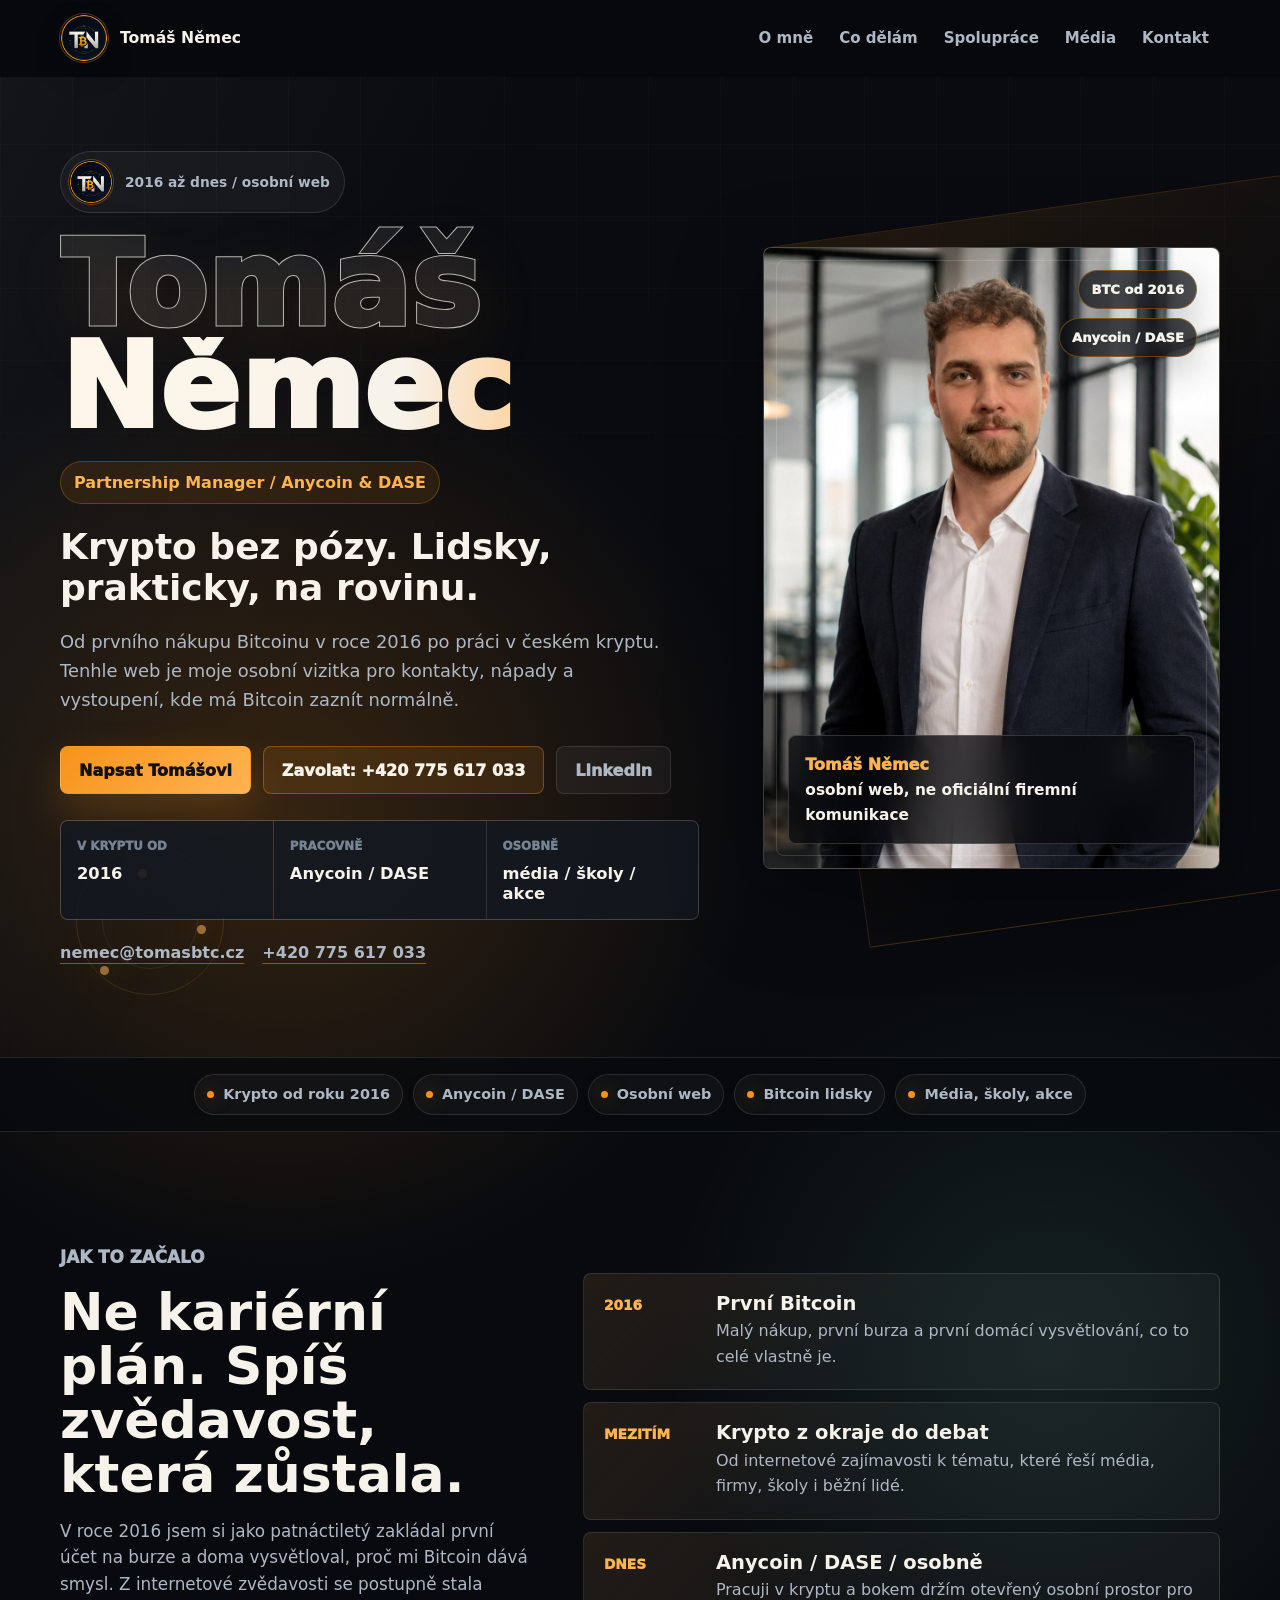
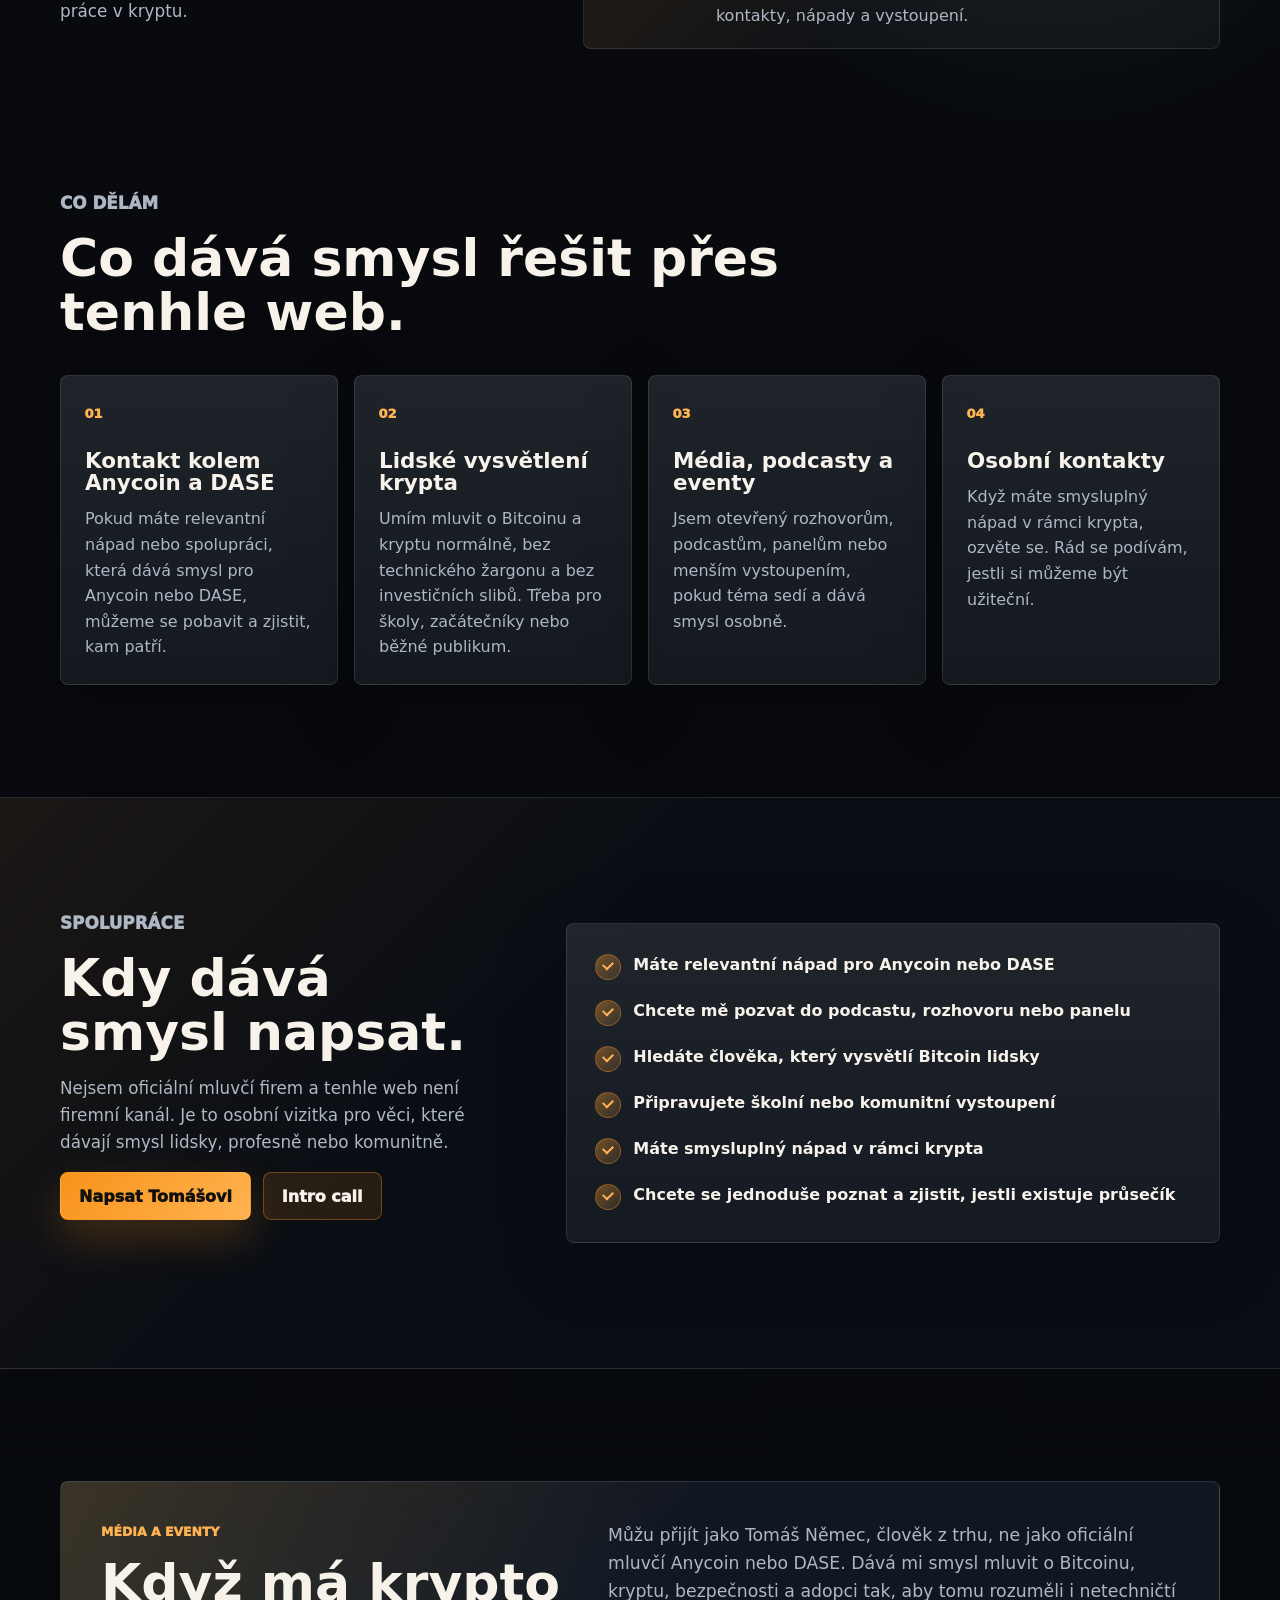
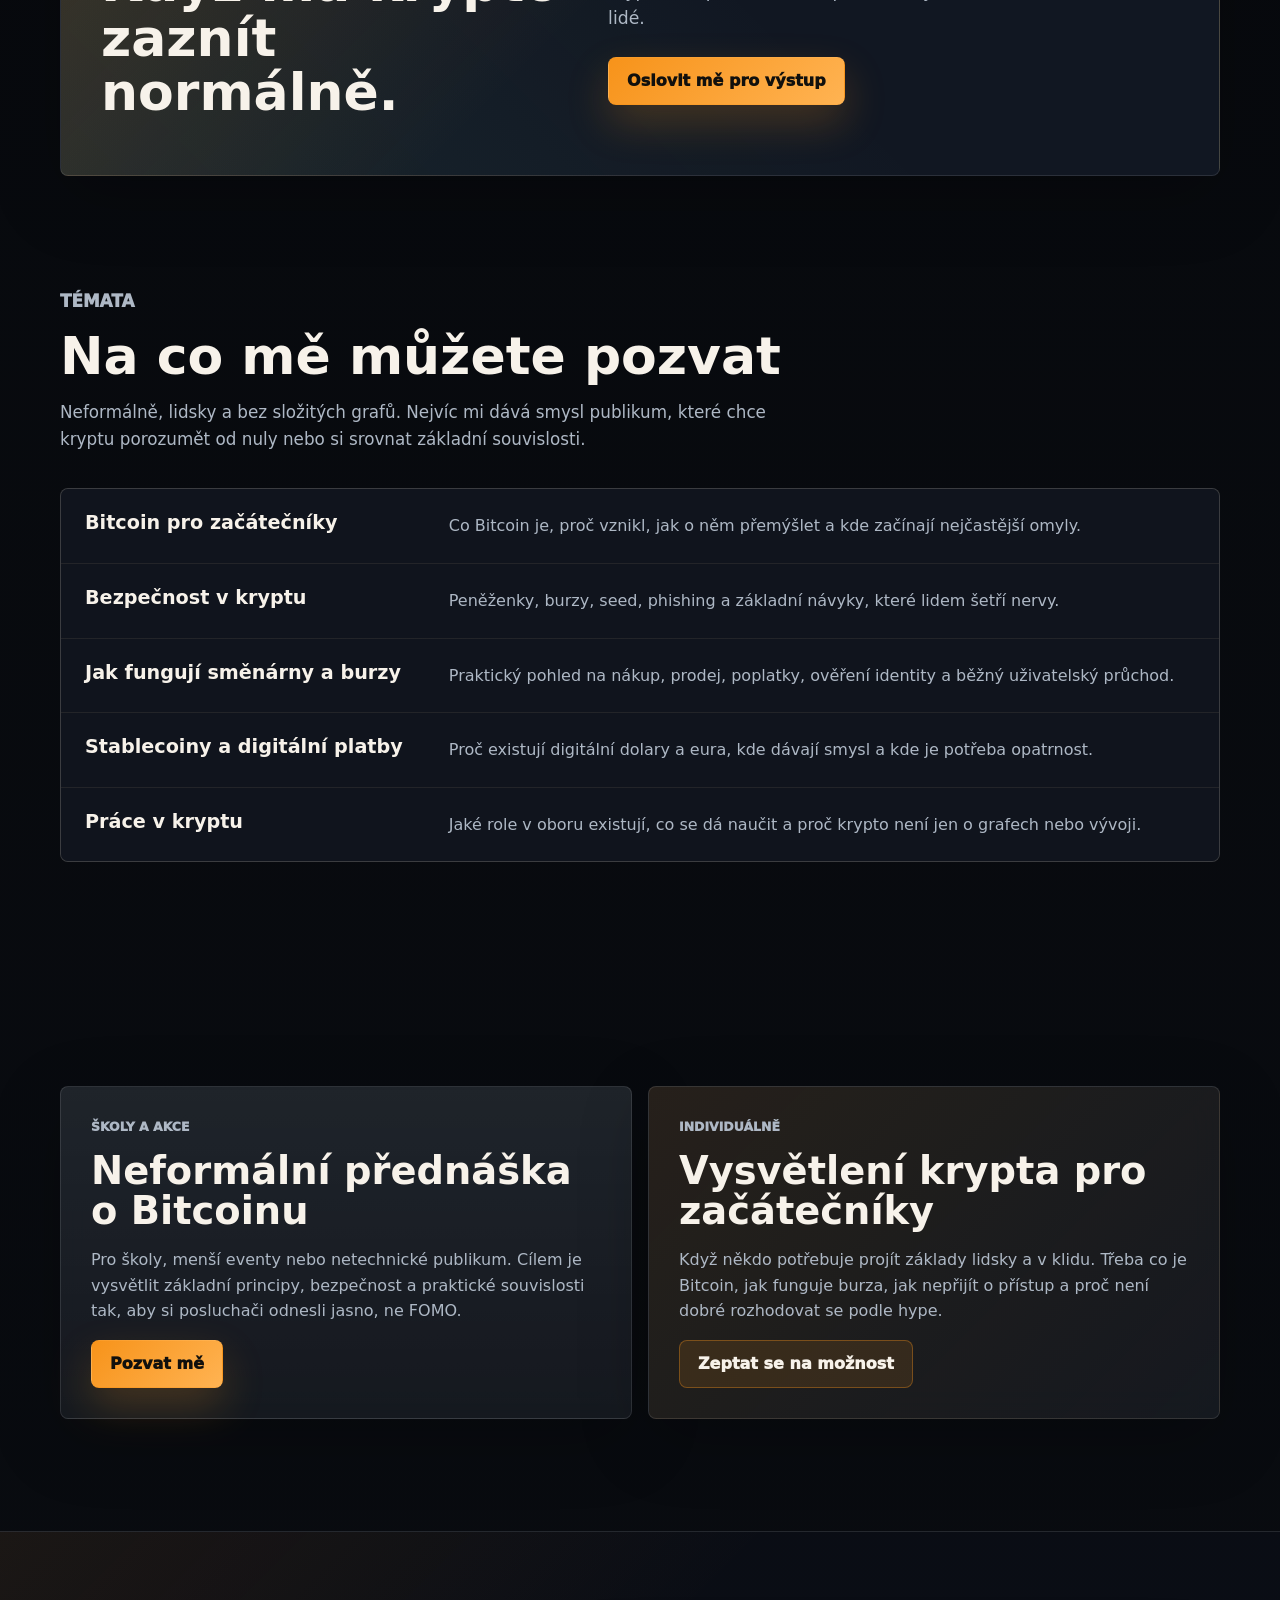
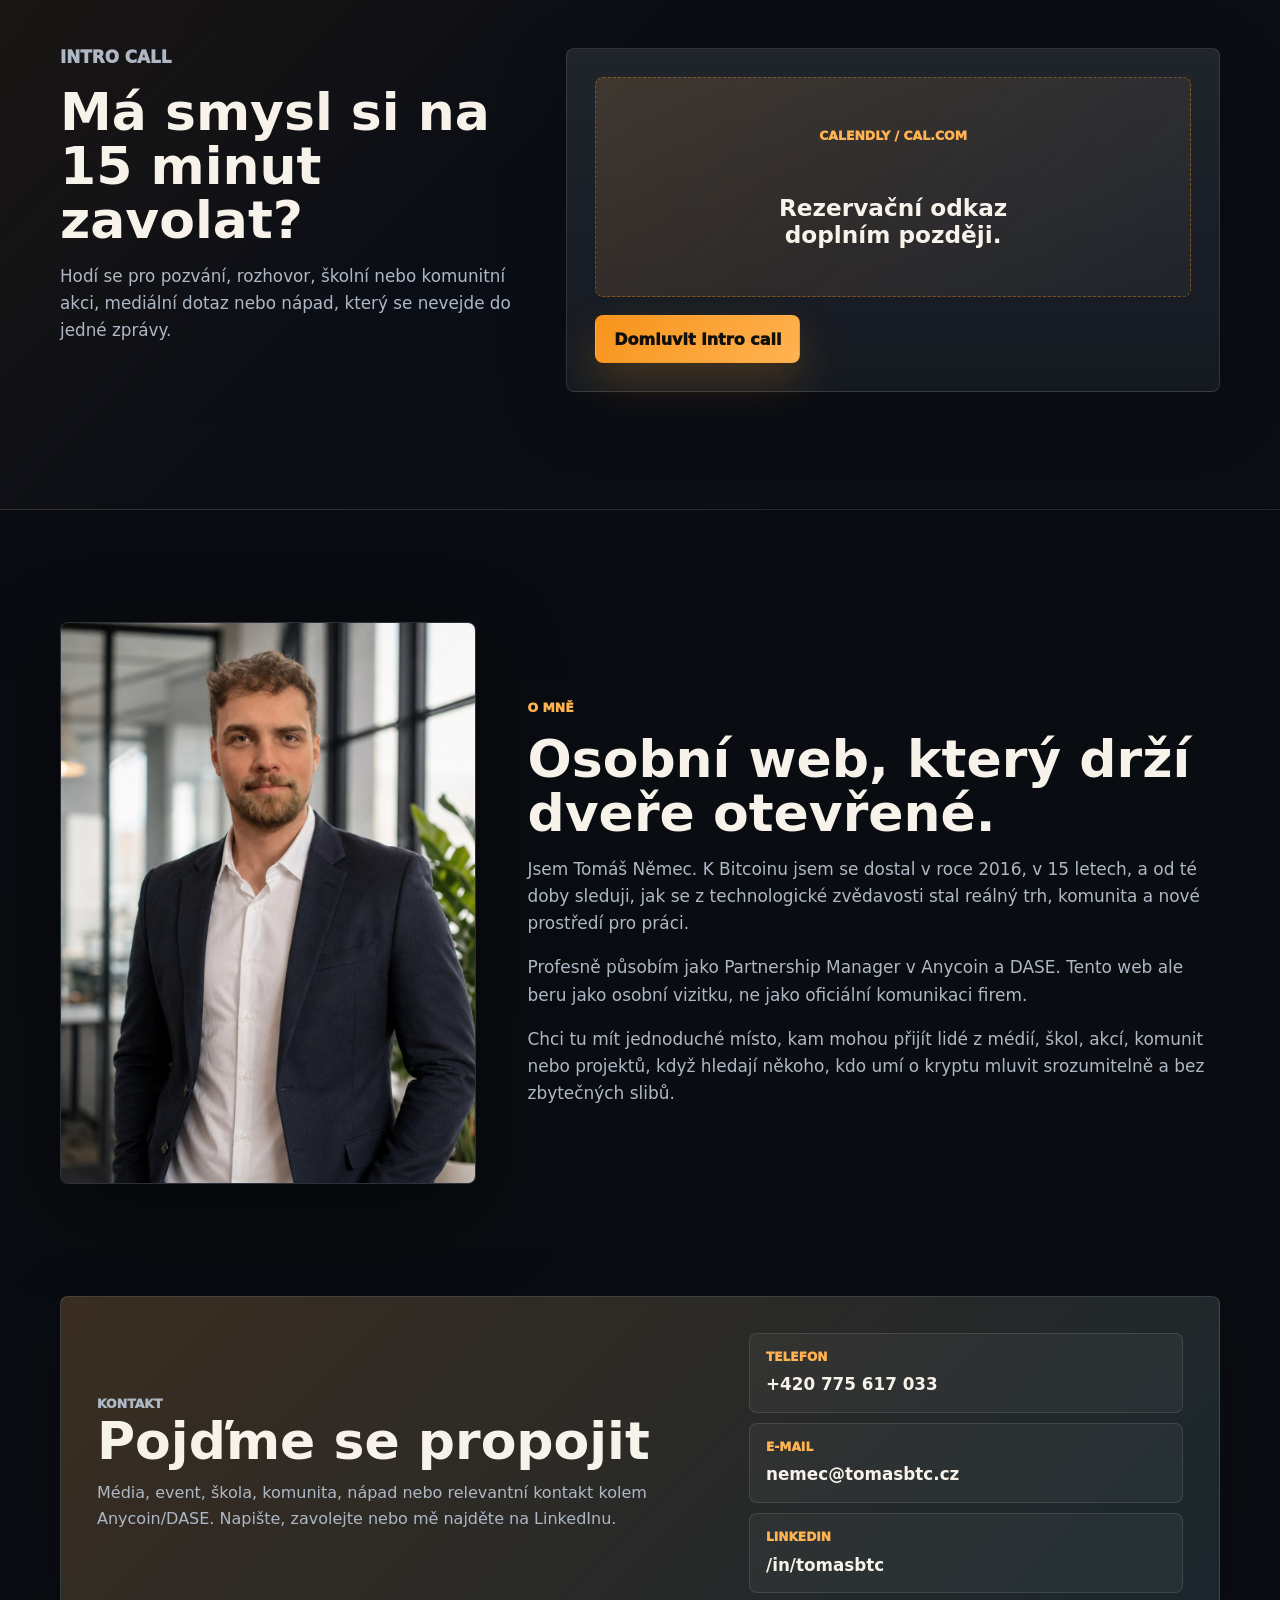
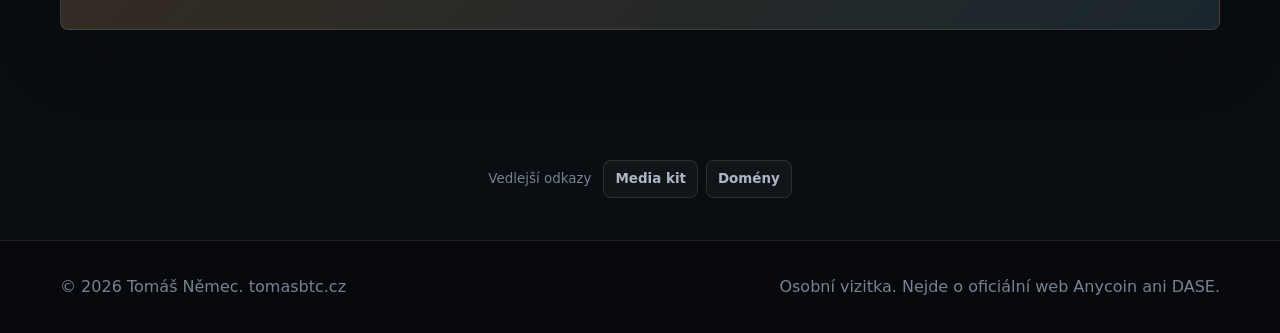
==== index.html @ 20f16c3f "První verze webu" ====
<!doctype html>
<html lang="cs">
  <head>
    <meta charset="utf-8">
    <meta name="viewport" content="width=device-width, initial-scale=1">
    <title>Tomáš Němec - Partnership Manager v Anycoin a DASE</title>
    <meta name="description" content="Osobní web Tomáše Němce. V kryptu od roku 2016, Partnership Manager v Anycoin a DASE, lidské vysvětlování krypta, média, školy, eventy a smysluplné kontakty.">
    <meta name="author" content="Tomáš Němec">
    <meta name="language" content="cs">
    <meta name="theme-color" content="#090b10">

    <meta property="og:type" content="website">
    <meta property="og:locale" content="cs_CZ">
    <meta property="og:site_name" content="Tomáš Němec">
    <meta property="og:title" content="Tomáš Němec - osobní web člověka z krypta">
    <meta property="og:description" content="Partnership Manager v Anycoin a DASE. V kryptu od roku 2016, média, školy, eventy a lidské vysvětlování krypta.">
    <meta property="og:url" content="https://tomasbtc.cz/">
    <meta property="og:image" content="https://tomasbtc.cz/assets/tomasbtc-logo-round.png">

    <link rel="canonical" href="https://tomasbtc.cz/">
    <link rel="icon" href="favicon.png" sizes="512x512" type="image/png">
    <link rel="apple-touch-icon" href="assets/apple-touch-icon.png">
    <link rel="preload" href="style.css" as="style">
    <link rel="preload" href="assets/tomas-nemec.jpg" as="image">
    <link rel="stylesheet" href="style.css">
  </head>
  <body>
    <a class="skip-link" href="#obsah">Přeskočit na obsah</a>

    <header class="site-header" data-header>
      <nav class="nav shell" aria-label="Hlavní menu">
        <a class="brand" href="index.html" aria-label="Tomáš Němec domů">
          <img src="assets/tomasbtc-logo-round.png" alt="" width="48" height="48">
          <span>
            <strong>Tomáš Němec</strong>
          </span>
        </a>

        <button class="nav-toggle" type="button" aria-expanded="false" aria-controls="site-menu">
          <span class="nav-toggle-line"></span>
          <span class="nav-toggle-line"></span>
          <span class="nav-toggle-line"></span>
          <span class="sr-only">Otevřít menu</span>
        </button>

        <div class="nav-links" id="site-menu" data-menu>
          <a href="#o-mne">O mně</a>
          <a href="#co-delam">Co dělám</a>
          <a href="#spoluprace">Spolupráce</a>
          <a href="#media">Média</a>
          <a href="#kontakt">Kontakt</a>
        </div>
      </nav>
    </header>

    <main id="obsah">
      <section class="hero section" id="uvod">
        <div class="hero-noise" aria-hidden="true"></div>
        <div class="hero-signal" aria-hidden="true">
          <span></span>
          <span></span>
          <span></span>
        </div>

        <div class="shell hero-layout">
          <div class="hero-copy reveal">
            <div class="hero-kicker">
              <img src="assets/tomasbtc-logo-round.png" alt="" width="44" height="44">
              <span>2016 až dnes / osobní web</span>
            </div>
            <h1 class="hero-title" aria-label="Tomáš Němec">
              <span>Tomáš</span>
              <span>Němec</span>
            </h1>
            <p class="hero-role">Partnership Manager / Anycoin & DASE</p>
            <p class="hero-claim">Krypto bez pózy. Lidsky, prakticky, na rovinu.</p>
            <p class="hero-text">
              Od prvního nákupu Bitcoinu v roce 2016 po práci v českém kryptu. Tenhle web je moje osobní vizitka pro kontakty, nápady a vystoupení, kde má Bitcoin zaznít normálně.
            </p>

            <div class="hero-actions" aria-label="Rychlé kontaktní odkazy">
              <a class="button button-primary" href="mailto:nemec@tomasbtc.cz?subject=Kontakt z webu">Napsat Tomášovi</a>
              <a class="button button-secondary" href="tel:+420775617033">Zavolat: +420 775 617 033</a>
              <a class="button button-ghost" href="https://www.linkedin.com/in/tomasbtc/" target="_blank" rel="noopener noreferrer">LinkedIn</a>
            </div>

            <div class="hero-proof" aria-label="Rychlé informace">
              <div>
                <span>v kryptu od</span>
                <strong>2016</strong>
              </div>
              <div>
                <span>pracovně</span>
                <strong>Anycoin / DASE</strong>
              </div>
              <div>
                <span>osobně</span>
                <strong>média / školy / akce</strong>
              </div>
            </div>

            <div class="hero-contact-line" aria-label="Přímý kontakt">
              <a href="mailto:nemec@tomasbtc.cz">nemec@tomasbtc.cz</a>
              <a href="tel:+420775617033">+420 775 617 033</a>
            </div>
          </div>

          <aside class="hero-portrait reveal" aria-label="Foto a profil Tomáše Němce">
            <div class="portrait-shell">
              <img src="assets/tomas-nemec.jpg" alt="Foto Tomáše Němce" width="760" height="960">
              <div class="portrait-caption">
                <span>Tomáš Němec</span>
                <strong>osobní web, ne oficiální firemní komunikace</strong>
              </div>
              <div class="portrait-badge portrait-badge-top">BTC od 2016</div>
              <div class="portrait-badge portrait-badge-bottom">Anycoin / DASE</div>
            </div>
          </aside>
        </div>
      </section>

      <section class="trust-strip" aria-label="Rychlé představení">
        <div class="shell trust-row reveal">
          <span>Krypto od roku 2016</span>
          <span>Anycoin / DASE</span>
          <span>Osobní web</span>
          <span>Bitcoin lidsky</span>
          <span>Média, školy, akce</span>
        </div>
      </section>

      <section class="section story-section" id="pribeh">
        <div class="shell story-grid story-grid-compact">
          <div class="section-heading reveal">
            <p class="eyebrow">Jak to začalo</p>
            <h2>Ne kariérní plán. Spíš zvědavost, která zůstala.</h2>
            <p>V roce 2016 jsem si jako patnáctiletý zakládal první účet na burze a doma vysvětloval, proč mi Bitcoin dává smysl. Z internetové zvědavosti se postupně stala práce v kryptu.</p>
          </div>

          <div class="story-timeline reveal">
            <article>
              <span>2016</span>
              <h3>První Bitcoin</h3>
              <p>Malý nákup, první burza a první domácí vysvětlování, co to celé vlastně je.</p>
            </article>
            <article>
              <span>mezitím</span>
              <h3>Krypto z okraje do debat</h3>
              <p>Od internetové zajímavosti k tématu, které řeší média, firmy, školy i běžní lidé.</p>
            </article>
            <article>
              <span>dnes</span>
              <h3>Anycoin / DASE / osobně</h3>
              <p>Pracuji v kryptu a bokem držím otevřený osobní prostor pro kontakty, nápady a vystoupení.</p>
            </article>
          </div>
        </div>
      </section>

      <section class="section" id="co-delam">
        <div class="shell">
          <div class="section-heading reveal">
            <p class="eyebrow">Co dělám</p>
            <h2>Co dává smysl řešit přes tenhle web.</h2>
          </div>

          <div class="feature-grid">
            <article class="feature-card reveal">
              <span class="card-number">01</span>
              <h3>Kontakt kolem Anycoin a DASE</h3>
              <p>Pokud máte relevantní nápad nebo spolupráci, která dává smysl pro Anycoin nebo DASE, můžeme se pobavit a zjistit, kam patří.</p>
            </article>
            <article class="feature-card reveal">
              <span class="card-number">02</span>
              <h3>Lidské vysvětlení krypta</h3>
              <p>Umím mluvit o Bitcoinu a kryptu normálně, bez technického žargonu a bez investičních slibů. Třeba pro školy, začátečníky nebo běžné publikum.</p>
            </article>
            <article class="feature-card reveal">
              <span class="card-number">03</span>
              <h3>Média, podcasty a eventy</h3>
              <p>Jsem otevřený rozhovorům, podcastům, panelům nebo menším vystoupením, pokud téma sedí a dává smysl osobně.</p>
            </article>
            <article class="feature-card reveal">
              <span class="card-number">04</span>
              <h3>Osobní kontakty</h3>
              <p>Když máte smysluplný nápad v rámci krypta, ozvěte se. Rád se podívám, jestli si můžeme být užiteční.</p>
            </article>
          </div>
        </div>
      </section>

      <section class="section section-muted" id="spoluprace">
        <div class="shell collaboration-grid">
          <div class="section-heading reveal">
            <p class="eyebrow">Spolupráce</p>
            <h2>Kdy dává smysl napsat.</h2>
            <p>Nejsem oficiální mluvčí firem a tenhle web není firemní kanál. Je to osobní vizitka pro věci, které dávají smysl lidsky, profesně nebo komunitně.</p>
            <div class="section-actions">
              <a class="button button-primary" href="mailto:nemec@tomasbtc.cz?subject=Kontakt z webu">Napsat Tomášovi</a>
              <a class="button button-secondary" href="#intro-call">Intro call</a>
            </div>
          </div>

          <div class="opportunity-panel reveal">
            <ul class="check-list">
              <li>Máte relevantní nápad pro Anycoin nebo DASE</li>
              <li>Chcete mě pozvat do podcastu, rozhovoru nebo panelu</li>
              <li>Hledáte člověka, který vysvětlí Bitcoin lidsky</li>
              <li>Připravujete školní nebo komunitní vystoupení</li>
              <li>Máte smysluplný nápad v rámci krypta</li>
              <li>Chcete se jednoduše poznat a zjistit, jestli existuje průsečík</li>
            </ul>
          </div>
        </div>
      </section>

      <section class="section media-section" id="media">
        <div class="shell media-card reveal">
          <div>
            <p class="eyebrow">Média a eventy</p>
            <h2>Když má krypto zaznít normálně.</h2>
          </div>
          <div class="media-copy">
            <p>
              Můžu přijít jako Tomáš Němec, člověk z trhu, ne jako oficiální mluvčí Anycoin nebo DASE. Dává mi smysl mluvit o Bitcoinu, kryptu, bezpečnosti a adopci tak, aby tomu rozuměli i netechničtí lidé.
            </p>
            <a class="button button-primary" href="mailto:nemec@tomasbtc.cz?subject=Média, podcast nebo event">Oslovit mě pro výstup</a>
          </div>
        </div>
      </section>

      <section class="section" id="temata">
        <div class="shell">
          <div class="section-heading reveal">
            <p class="eyebrow">Témata</p>
            <h2>Na co mě můžete pozvat</h2>
            <p>Neformálně, lidsky a bez složitých grafů. Nejvíc mi dává smysl publikum, které chce kryptu porozumět od nuly nebo si srovnat základní souvislosti.</p>
          </div>

          <div class="topic-list">
            <article class="topic-item reveal">
              <h3>Bitcoin pro začátečníky</h3>
              <p>Co Bitcoin je, proč vznikl, jak o něm přemýšlet a kde začínají nejčastější omyly.</p>
            </article>
            <article class="topic-item reveal">
              <h3>Bezpečnost v kryptu</h3>
              <p>Peněženky, burzy, seed, phishing a základní návyky, které lidem šetří nervy.</p>
            </article>
            <article class="topic-item reveal">
              <h3>Jak fungují směnárny a burzy</h3>
              <p>Praktický pohled na nákup, prodej, poplatky, ověření identity a běžný uživatelský průchod.</p>
            </article>
            <article class="topic-item reveal">
              <h3>Stablecoiny a digitální platby</h3>
              <p>Proč existují digitální dolary a eura, kde dávají smysl a kde je potřeba opatrnost.</p>
            </article>
            <article class="topic-item reveal">
              <h3>Práce v kryptu</h3>
              <p>Jaké role v oboru existují, co se dá naučit a proč krypto není jen o grafech nebo vývoji.</p>
            </article>
          </div>
        </div>
      </section>

      <section class="section" id="skoly-akce">
        <div class="shell offer-grid">
          <article class="offer-card reveal">
            <p class="eyebrow">Školy a akce</p>
            <h2>Neformální přednáška o Bitcoinu</h2>
            <p>Pro školy, menší eventy nebo netechnické publikum. Cílem je vysvětlit základní principy, bezpečnost a praktické souvislosti tak, aby si posluchači odnesli jasno, ne FOMO.</p>
            <a class="button button-primary" href="mailto:nemec@tomasbtc.cz?subject=Pozvání na přednášku">Pozvat mě</a>
          </article>

          <article class="offer-card offer-card-subtle reveal">
            <p class="eyebrow">Individuálně</p>
            <h2>Vysvětlení krypta pro začátečníky</h2>
            <p>Když někdo potřebuje projít základy lidsky a v klidu. Třeba co je Bitcoin, jak funguje burza, jak nepřijít o přístup a proč není dobré rozhodovat se podle hype.</p>
            <a class="button button-secondary" href="mailto:nemec@tomasbtc.cz?subject=Individuální vysvětlení krypta">Zeptat se na možnost</a>
          </article>
        </div>
      </section>

      <section class="section section-muted" id="intro-call">
        <div class="shell booking-grid">
          <div class="section-heading reveal">
            <p class="eyebrow">Intro call</p>
            <h2>Má smysl si na 15 minut zavolat?</h2>
            <p>Hodí se pro pozvání, rozhovor, školní nebo komunitní akci, mediální dotaz nebo nápad, který se nevejde do jedné zprávy.</p>
          </div>

          <div class="booking-card reveal">
            <div class="booking-placeholder">
              <span>Calendly / Cal.com</span>
              <strong>Rezervační odkaz doplním později.</strong>
            </div>
            <a class="button button-primary" href="mailto:nemec@tomasbtc.cz?subject=Intro call">Domluvit intro call</a>
          </div>
        </div>
      </section>

      <section class="section" id="o-mne">
        <div class="shell about-grid">
          <div class="about-photo reveal">
            <img src="assets/tomas-nemec.jpg" alt="Portrét Tomáše Němce" width="760" height="960" loading="lazy">
          </div>
          <div class="about-copy reveal">
            <p class="eyebrow">O mně</p>
            <h2>Osobní web, který drží dveře otevřené.</h2>
            <div class="prose">
              <p>Jsem Tomáš Němec. K Bitcoinu jsem se dostal v roce 2016, v 15 letech, a od té doby sleduji, jak se z technologické zvědavosti stal reálný trh, komunita a nové prostředí pro práci.</p>
              <p>Profesně působím jako Partnership Manager v Anycoin a DASE. Tento web ale beru jako osobní vizitku, ne jako oficiální komunikaci firem.</p>
              <p>Chci tu mít jednoduché místo, kam mohou přijít lidé z médií, škol, akcí, komunit nebo projektů, když hledají někoho, kdo umí o kryptu mluvit srozumitelně a bez zbytečných slibů.</p>
            </div>
          </div>
        </div>
      </section>

      <section class="section section-contact" id="kontakt">
        <div class="shell contact-panel reveal">
          <div>
            <p class="eyebrow">Kontakt</p>
            <h2>Pojďme se propojit</h2>
            <p>Média, event, škola, komunita, nápad nebo relevantní kontakt kolem Anycoin/DASE. Napište, zavolejte nebo mě najděte na LinkedInu.</p>
          </div>
          <div class="contact-stack" aria-label="Kontaktní údaje">
            <a class="contact-tile" href="tel:+420775617033">
              <span>Telefon</span>
              <strong>+420 775 617 033</strong>
            </a>
            <a class="contact-tile" href="mailto:nemec@tomasbtc.cz">
              <span>E-mail</span>
              <strong>nemec@tomasbtc.cz</strong>
            </a>
            <a class="contact-tile" href="https://www.linkedin.com/in/tomasbtc/" target="_blank" rel="noopener noreferrer">
              <span>LinkedIn</span>
              <strong>/in/tomasbtc</strong>
            </a>
          </div>
        </div>
      </section>

      <section class="quiet-links" aria-label="Vedlejší odkazy">
        <div class="shell quiet-links-inner reveal">
          <span>Vedlejší odkazy</span>
          <a href="media-kit.html">Media kit</a>
          <a href="domeny.html">Domény</a>
        </div>
      </section>
    </main>

    <footer class="site-footer">
      <div class="shell footer-inner">
        <p>&copy; <span data-year></span> Tomáš Němec. tomasbtc.cz</p>
        <p>Osobní vizitka. Nejde o oficiální web Anycoin ani DASE.</p>
      </div>
    </footer>

    <script src="script.js"></script>
  </body>
</html>
---- style.css ----
:root {
  color-scheme: dark;
  --bg: #07090d;
  --bg-2: #0c1017;
  --panel: rgba(18, 23, 32, 0.74);
  --panel-solid: #111722;
  --panel-strong: #161d29;
  --line: rgba(255, 255, 255, 0.11);
  --line-strong: rgba(255, 255, 255, 0.18);
  --text: #f7f2ea;
  --muted: #aeb8c5;
  --soft: #768392;
  --accent: #f7931a;
  --accent-2: #ffb352;
  --mint: #79d8b4;
  --ink: #11100d;
  --shadow: 0 28px 90px rgba(0, 0, 0, 0.42);
  --radius: 8px;
  --shell: min(1160px, calc(100% - 40px));
}

* {
  box-sizing: border-box;
}

html {
  scroll-behavior: smooth;
}

body {
  margin: 0;
  background:
    radial-gradient(circle at 22% 12%, rgba(247, 147, 26, 0.19), transparent 30rem),
    radial-gradient(circle at 82% 20%, rgba(121, 216, 180, 0.11), transparent 24rem),
    linear-gradient(180deg, #090b10 0%, #07090d 38%, #0a0d12 100%);
  color: var(--text);
  font-family: Inter, ui-sans-serif, system-ui, -apple-system, BlinkMacSystemFont, "Segoe UI", sans-serif;
  font-size: 16px;
  line-height: 1.6;
}

body.menu-open {
  overflow: hidden;
}

body::before {
  content: "";
  position: fixed;
  inset: 0;
  z-index: -2;
  background:
    linear-gradient(rgba(255, 255, 255, 0.035) 1px, transparent 1px),
    linear-gradient(90deg, rgba(255, 255, 255, 0.028) 1px, transparent 1px);
  background-size: 72px 72px;
  mask-image: linear-gradient(to bottom, rgba(0, 0, 0, 0.9), transparent 78%);
}

img {
  display: block;
  max-width: 100%;
}

a {
  color: inherit;
  text-decoration: none;
}

p,
h1,
h2,
h3 {
  margin-top: 0;
}

h1,
h2,
h3 {
  line-height: 1.04;
  letter-spacing: 0;
}

h1 {
  max-width: 760px;
  margin-bottom: 18px;
  font-size: 6.4rem;
}

h2 {
  margin-bottom: 16px;
  font-size: 3.25rem;
}

h3 {
  margin-bottom: 12px;
  font-size: 1.2rem;
}

.skip-link {
  position: fixed;
  top: 12px;
  left: 12px;
  z-index: 30;
  transform: translateY(-140%);
  padding: 10px 14px;
  border-radius: var(--radius);
  background: var(--accent);
  color: var(--ink);
  font-weight: 900;
  transition: transform 180ms ease;
}

.skip-link:focus {
  transform: translateY(0);
}

.sr-only {
  position: absolute;
  width: 1px;
  height: 1px;
  padding: 0;
  margin: -1px;
  overflow: hidden;
  clip: rect(0, 0, 0, 0);
  white-space: nowrap;
  border: 0;
}

.shell {
  width: var(--shell);
  margin: 0 auto;
}

.site-header {
  position: sticky;
  top: 0;
  z-index: 20;
  border-bottom: 1px solid transparent;
  background: rgba(7, 9, 13, 0.76);
  backdrop-filter: blur(22px);
}

.site-header.is-scrolled {
  border-color: var(--line);
}

.nav {
  display: flex;
  min-height: 76px;
  align-items: center;
  justify-content: space-between;
  gap: 24px;
}

.brand {
  display: inline-flex;
  align-items: center;
  gap: 12px;
  min-width: 0;
}

.brand img {
  flex: 0 0 auto;
  width: 48px;
  height: 48px;
  border-radius: 50%;
  object-fit: cover;
  box-shadow: 0 0 0 1px rgba(247, 147, 26, 0.34), 0 12px 28px rgba(0, 0, 0, 0.24);
}

.brand span {
  display: grid;
  gap: 1px;
}

.brand strong {
  font-size: 0.98rem;
}

.brand small {
  color: var(--soft);
  font-size: 0.78rem;
  font-weight: 700;
}

.nav-links {
  display: flex;
  align-items: center;
  gap: 4px;
}

.nav-links a {
  min-height: 40px;
  padding: 9px 11px;
  border-radius: var(--radius);
  color: var(--muted);
  font-size: 0.94rem;
  font-weight: 800;
  transition: background 180ms ease, color 180ms ease, transform 180ms ease;
}

.nav-links a:hover,
.nav-links a:focus-visible,
.nav-links a[aria-current="page"] {
  background: rgba(255, 255, 255, 0.065);
  color: var(--text);
}

.nav-links .nav-subtle {
  color: var(--soft);
}

.nav-toggle {
  display: none;
  width: 44px;
  height: 44px;
  align-items: center;
  justify-content: center;
  flex-direction: column;
  gap: 5px;
  border: 1px solid var(--line);
  border-radius: var(--radius);
  background: rgba(255, 255, 255, 0.045);
  color: var(--text);
  cursor: pointer;
}

.nav-toggle-line {
  width: 18px;
  height: 2px;
  border-radius: 99px;
  background: currentColor;
}

.section {
  padding: 112px 0;
}

.hero {
  position: relative;
  overflow: hidden;
  min-height: calc(100svh - 76px);
  display: grid;
  align-items: center;
  padding: 74px 0 92px;
}

.hero::after {
  content: "";
  position: absolute;
  right: -18%;
  top: 12%;
  width: 54%;
  height: 72%;
  border: 1px solid rgba(247, 147, 26, 0.2);
  transform: rotate(-8deg);
  background: linear-gradient(135deg, rgba(247, 147, 26, 0.12), transparent 58%);
  pointer-events: none;
}

.hero-noise {
  position: absolute;
  inset: 0;
  pointer-events: none;
  background-image: linear-gradient(115deg, rgba(255, 255, 255, 0.045), transparent 34%);
}

.hero-signal {
  position: absolute;
  left: max(24px, calc((100% - 1160px) / 2));
  bottom: 46px;
  width: 180px;
  height: 180px;
  pointer-events: none;
  opacity: 0.55;
}

.hero-signal::before,
.hero-signal::after {
  content: "";
  position: absolute;
  inset: 16px;
  border: 1px solid rgba(247, 147, 26, 0.28);
  border-radius: 50%;
  animation: signal-spin 18s linear infinite;
}

.hero-signal::after {
  inset: 42px;
  border-color: rgba(121, 216, 180, 0.18);
  animation-duration: 11s;
  animation-direction: reverse;
}

.hero-signal span {
  position: absolute;
  width: 9px;
  height: 9px;
  border-radius: 50%;
  background: var(--accent-2);
  box-shadow: 0 0 26px rgba(247, 147, 26, 0.75);
  animation: signal-pulse 2.4s ease-in-out infinite;
}

.hero-signal span:nth-child(1) {
  top: 38px;
  left: 78px;
}

.hero-signal span:nth-child(2) {
  right: 34px;
  top: 94px;
  animation-delay: 0.4s;
}

.hero-signal span:nth-child(3) {
  left: 40px;
  bottom: 36px;
  animation-delay: 0.8s;
}

.hero-layout {
  position: relative;
  z-index: 2;
  display: grid;
  grid-template-columns: minmax(0, 1.05fr) minmax(360px, 0.75fr);
  align-items: center;
  gap: 64px;
}

.hero-copy {
  max-width: 800px;
}

.hero-kicker {
  display: inline-flex;
  align-items: center;
  gap: 12px;
  max-width: 100%;
  margin-bottom: 22px;
  border: 1px solid var(--line);
  border-radius: 999px;
  padding: 8px 14px 8px 8px;
  background: rgba(255, 255, 255, 0.04);
  color: var(--muted);
  font-size: 0.86rem;
  font-weight: 900;
}

.hero-kicker span {
  min-width: 0;
}

.hero-kicker img {
  width: 44px;
  height: 44px;
  border-radius: 50%;
  object-fit: cover;
  box-shadow: 0 0 0 1px rgba(247, 147, 26, 0.34);
}

.hero-brand-mark {
  display: inline-flex;
  align-items: center;
  gap: 12px;
  margin-bottom: 20px;
  border: 1px solid var(--line);
  border-radius: var(--radius);
  padding: 10px 12px 10px 10px;
  background: rgba(255, 255, 255, 0.04);
  color: var(--muted);
  font-size: 0.88rem;
  font-weight: 850;
}

.hero-brand-mark img {
  width: 54px;
  height: 54px;
  border-radius: 50%;
  object-fit: cover;
  box-shadow: 0 0 0 1px rgba(247, 147, 26, 0.36);
}

.hero-title {
  display: grid;
  max-width: 860px;
  margin: 0 0 22px;
  font-size: 7.4rem;
  font-weight: 950;
  line-height: 0.86;
  overflow-wrap: anywhere;
}

.hero-title span {
  display: block;
}

.hero-title span:first-child {
  color: rgba(247, 242, 234, 0.08);
  -webkit-text-stroke: 1px rgba(247, 242, 234, 0.72);
  text-shadow: 0 24px 70px rgba(247, 147, 26, 0.12);
}

.hero-title span:last-child {
  width: fit-content;
  background: linear-gradient(92deg, #fff7e9 0%, #f7f2ea 42%, var(--accent-2) 74%, #ffe2a8 100%);
  background-size: 180% 100%;
  -webkit-background-clip: text;
  background-clip: text;
  color: transparent;
  animation: name-shine 7s ease-in-out infinite;
}

.eyebrow {
  margin-bottom: 14px;
  color: var(--accent-2);
  font-size: 0.78rem;
  font-weight: 950;
  letter-spacing: 0;
  text-transform: uppercase;
}

.hero-role {
  display: inline-flex;
  margin-bottom: 22px;
  border: 1px solid rgba(247, 147, 26, 0.26);
  border-radius: 999px;
  padding: 8px 13px;
  background: rgba(247, 147, 26, 0.1);
  color: var(--accent-2);
  font-weight: 900;
}

.hero-claim {
  max-width: 780px;
  margin-bottom: 20px;
  color: var(--text);
  font-size: 2.25rem;
  font-weight: 900;
  line-height: 1.14;
}

.hero-text {
  max-width: 620px;
  margin-bottom: 32px;
  color: var(--muted);
  font-size: 1.12rem;
}

.hero-actions,
.section-actions,
.contact-actions,
.media-kit-actions {
  display: flex;
  flex-wrap: wrap;
  gap: 12px;
}

.button {
  display: inline-flex;
  min-height: 48px;
  align-items: center;
  justify-content: center;
  border: 1px solid transparent;
  border-radius: var(--radius);
  padding: 12px 18px;
  font-weight: 950;
  line-height: 1.2;
  transition: transform 180ms ease, background 180ms ease, border-color 180ms ease, color 180ms ease;
}

.button:hover,
.button:focus-visible {
  transform: translateY(-2px);
}

.button-primary {
  background: linear-gradient(135deg, var(--accent), var(--accent-2));
  color: var(--ink);
  box-shadow: 0 18px 42px rgba(247, 147, 26, 0.22);
}

.button-secondary {
  border-color: rgba(247, 147, 26, 0.35);
  background: rgba(247, 147, 26, 0.12);
  color: var(--text);
}

.button-ghost {
  border-color: var(--line);
  background: rgba(255, 255, 255, 0.045);
  color: var(--muted);
}

.button-disabled {
  border-color: var(--line);
  background: rgba(255, 255, 255, 0.03);
  color: var(--soft);
  cursor: default;
}

.button-disabled:hover {
  transform: none;
}

.hero-tags {
  display: flex;
  flex-wrap: wrap;
  gap: 8px;
  margin-top: 22px;
}

.hero-tags span {
  border: 1px solid var(--line);
  border-radius: 999px;
  padding: 7px 11px;
  background: rgba(255, 255, 255, 0.035);
  color: var(--muted);
  font-size: 0.86rem;
  font-weight: 800;
}

.hero-proof {
  display: grid;
  grid-template-columns: repeat(3, minmax(0, 1fr));
  max-width: 720px;
  gap: 1px;
  margin-top: 26px;
  border: 1px solid var(--line);
  border-radius: var(--radius);
  overflow: hidden;
  background: var(--line);
}

.hero-proof div {
  min-height: 86px;
  padding: 16px;
  background: rgba(15, 20, 29, 0.86);
}

.hero-proof span,
.hero-proof strong {
  display: block;
}

.hero-proof span {
  margin-bottom: 8px;
  color: var(--soft);
  font-size: 0.74rem;
  font-weight: 950;
  text-transform: uppercase;
}

.hero-proof strong {
  color: var(--text);
  font-size: 1.02rem;
  line-height: 1.18;
}

.hero-contact-line {
  display: flex;
  flex-wrap: wrap;
  gap: 10px 18px;
  margin-top: 20px;
  color: var(--muted);
  font-weight: 850;
}

.hero-contact-line a {
  text-decoration: underline;
  text-decoration-color: rgba(247, 147, 26, 0.5);
  text-underline-offset: 5px;
}

.hero-portrait {
  position: relative;
}

.portrait-shell {
  position: relative;
  overflow: hidden;
  border: 1px solid var(--line-strong);
  border-radius: var(--radius);
  background:
    linear-gradient(145deg, rgba(247, 147, 26, 0.18), transparent 45%),
    rgba(255, 255, 255, 0.035);
  box-shadow: var(--shadow);
}

.portrait-shell::before {
  content: "";
  position: absolute;
  inset: 12px;
  z-index: 2;
  border: 1px solid rgba(255, 255, 255, 0.14);
  border-radius: var(--radius);
  pointer-events: none;
}

.portrait-shell img {
  width: 100%;
  height: 620px;
  object-fit: cover;
  object-position: 50% 20%;
  filter: saturate(0.96) contrast(1.04);
}

.portrait-caption {
  position: absolute;
  left: 24px;
  right: 24px;
  bottom: 24px;
  z-index: 3;
  border: 1px solid rgba(255, 255, 255, 0.16);
  border-radius: var(--radius);
  padding: 16px;
  background: rgba(7, 9, 13, 0.74);
  backdrop-filter: blur(18px);
}

.portrait-caption span,
.portrait-caption strong {
  display: block;
}

.portrait-caption span {
  color: var(--accent-2);
  font-weight: 950;
}

.portrait-caption strong {
  color: var(--text);
  font-size: 0.96rem;
}

.portrait-badge {
  position: absolute;
  z-index: 4;
  right: 22px;
  border: 1px solid rgba(247, 147, 26, 0.34);
  border-radius: 999px;
  padding: 8px 12px;
  background: rgba(7, 9, 13, 0.72);
  color: var(--text);
  font-size: 0.82rem;
  font-weight: 950;
  backdrop-filter: blur(16px);
  box-shadow: 0 14px 36px rgba(0, 0, 0, 0.22);
}

.portrait-badge-top {
  top: 22px;
}

.portrait-badge-bottom {
  top: 70px;
}

.trust-strip {
  border-top: 1px solid var(--line);
  border-bottom: 1px solid var(--line);
  background: rgba(7, 9, 13, 0.78);
  padding: 16px 0;
}

.trust-row {
  display: flex;
  flex-wrap: wrap;
  justify-content: center;
  gap: 10px;
}

.trust-row span {
  display: inline-flex;
  align-items: center;
  gap: 9px;
  min-height: 38px;
  border: 1px solid var(--line);
  border-radius: 999px;
  padding: 8px 12px;
  background: rgba(255, 255, 255, 0.035);
  color: var(--muted);
  font-size: 0.9rem;
  font-weight: 850;
}

.trust-row span::before {
  content: "";
  width: 7px;
  height: 7px;
  border-radius: 50%;
  background: var(--accent);
  box-shadow: 0 0 18px rgba(247, 147, 26, 0.58);
}

.trust-grid {
  display: grid;
  grid-template-columns: repeat(5, minmax(0, 1fr));
  gap: 1px;
  background: var(--line);
}

.trust-item {
  min-height: 142px;
  padding: 22px;
  background: rgba(15, 20, 29, 0.92);
}

.trust-item strong,
.trust-item span {
  display: block;
}

.trust-item strong {
  margin-bottom: 8px;
  color: var(--text);
  font-size: 1rem;
  line-height: 1.25;
}

.trust-item span {
  color: var(--soft);
  font-size: 0.95rem;
  line-height: 1.45;
}

.story-section {
  padding-bottom: 0;
}

.story-grid {
  display: grid;
  grid-template-columns: minmax(0, 0.85fr) minmax(0, 1.15fr);
  gap: 52px;
  align-items: start;
}

.story-grid-compact {
  align-items: center;
}

.story-card {
  border: 1px solid var(--line);
  border-radius: var(--radius);
  padding: 30px;
  background:
    linear-gradient(135deg, rgba(247, 147, 26, 0.13), transparent 46%),
    linear-gradient(180deg, rgba(255, 255, 255, 0.07), rgba(255, 255, 255, 0.025)),
    var(--panel);
  box-shadow: 0 20px 70px rgba(0, 0, 0, 0.22);
  backdrop-filter: blur(18px);
}

.story-card p {
  color: var(--muted);
  font-size: 1.08rem;
}

.story-card p:last-child {
  margin-bottom: 0;
}

.story-timeline {
  display: grid;
  gap: 12px;
}

.story-timeline article {
  display: grid;
  grid-template-columns: 92px minmax(0, 1fr);
  column-gap: 20px;
  row-gap: 4px;
  border: 1px solid var(--line);
  border-radius: var(--radius);
  padding: 20px;
  background:
    linear-gradient(135deg, rgba(247, 147, 26, 0.08), transparent 48%),
    rgba(255, 255, 255, 0.035);
}

.story-timeline article span {
  grid-row: 1 / 3;
  color: var(--accent-2);
  font-size: 0.86rem;
  font-weight: 950;
  text-transform: uppercase;
}

.story-timeline h3 {
  margin-bottom: 0;
  font-size: 1.22rem;
}

.story-timeline p {
  margin-bottom: 0;
  color: var(--muted);
}

.section-heading {
  max-width: 760px;
  margin-bottom: 36px;
}

.section-heading p {
  color: var(--muted);
  font-size: 1.05rem;
}

.feature-grid {
  display: grid;
  grid-template-columns: repeat(4, minmax(0, 1fr));
  gap: 16px;
}

.feature-card,
.opportunity-panel,
.media-card,
.booking-card,
.contact-panel,
.domain-teaser-inner {
  border: 1px solid var(--line);
  border-radius: var(--radius);
  background:
    linear-gradient(180deg, rgba(255, 255, 255, 0.07), rgba(255, 255, 255, 0.025)),
    var(--panel);
  box-shadow: 0 20px 70px rgba(0, 0, 0, 0.22);
  backdrop-filter: blur(18px);
}

.feature-card {
  min-height: 300px;
  padding: 24px;
  transition: transform 180ms ease, border-color 180ms ease, background 180ms ease;
}

.feature-card:hover {
  transform: translateY(-4px);
  border-color: rgba(247, 147, 26, 0.34);
  background:
    linear-gradient(180deg, rgba(247, 147, 26, 0.08), rgba(255, 255, 255, 0.025)),
    var(--panel);
}

.card-number {
  display: inline-flex;
  margin-bottom: 26px;
  color: var(--accent-2);
  font-size: 0.82rem;
  font-weight: 950;
}

.feature-card h3 {
  font-size: 1.34rem;
}

.feature-card p {
  margin-bottom: 0;
  color: var(--muted);
}

.topic-list {
  display: grid;
  gap: 1px;
  border: 1px solid var(--line);
  border-radius: var(--radius);
  overflow: hidden;
  background: var(--line);
}

.topic-item {
  display: grid;
  grid-template-columns: minmax(220px, 0.45fr) minmax(0, 1fr);
  gap: 28px;
  padding: 24px;
  background: rgba(15, 20, 29, 0.94);
}

.topic-item h3 {
  margin: 0;
}

.topic-item p {
  margin: 0;
  color: var(--muted);
}

.section-muted {
  border-top: 1px solid var(--line);
  border-bottom: 1px solid var(--line);
  background:
    linear-gradient(135deg, rgba(247, 147, 26, 0.075), transparent 42%),
    rgba(12, 16, 23, 0.74);
}

.collaboration-grid,
.booking-grid,
.about-grid {
  display: grid;
  grid-template-columns: minmax(0, 0.82fr) minmax(0, 1.18fr);
  gap: 52px;
  align-items: center;
}

.opportunity-panel {
  padding: 28px;
}

.check-list {
  display: grid;
  gap: 14px;
  margin: 0;
  padding: 0;
  list-style: none;
}

.check-list li {
  position: relative;
  min-height: 32px;
  padding-left: 38px;
  color: var(--text);
  font-weight: 750;
}

.check-list li::before {
  content: "";
  position: absolute;
  top: 2px;
  left: 0;
  width: 24px;
  height: 24px;
  border: 1px solid rgba(247, 147, 26, 0.35);
  border-radius: 50%;
  background:
    linear-gradient(135deg, rgba(247, 147, 26, 0.38), rgba(247, 147, 26, 0.08)),
    rgba(255, 255, 255, 0.04);
}

.check-list li::after {
  content: "";
  position: absolute;
  top: 9px;
  left: 8px;
  width: 8px;
  height: 5px;
  border-left: 2px solid var(--accent-2);
  border-bottom: 2px solid var(--accent-2);
  transform: rotate(-45deg);
}

.media-section {
  padding-bottom: 0;
}

.media-card {
  display: grid;
  grid-template-columns: minmax(0, 0.9fr) minmax(0, 1.1fr);
  gap: 40px;
  padding: 40px;
  background:
    linear-gradient(135deg, rgba(247, 147, 26, 0.16), transparent 45%),
    linear-gradient(45deg, rgba(121, 216, 180, 0.08), transparent 60%),
    var(--panel-solid);
}

.media-copy p {
  margin-bottom: 24px;
  color: var(--muted);
  font-size: 1.08rem;
}

.booking-card {
  padding: 28px;
}

.media-kit-grid {
  display: grid;
  grid-template-columns: minmax(0, 0.85fr) minmax(0, 1.15fr);
  gap: 52px;
  align-items: center;
}

.media-kit-card,
.offer-card {
  border: 1px solid var(--line);
  border-radius: var(--radius);
  background:
    linear-gradient(180deg, rgba(255, 255, 255, 0.07), rgba(255, 255, 255, 0.025)),
    var(--panel);
  box-shadow: 0 20px 70px rgba(0, 0, 0, 0.22);
  backdrop-filter: blur(18px);
}

.media-kit-card {
  display: grid;
  grid-template-columns: 180px minmax(0, 1fr);
  gap: 24px;
  padding: 24px;
}

.media-kit-card img {
  width: 100%;
  height: 230px;
  border-radius: var(--radius);
  object-fit: cover;
  object-position: 50% 18%;
}

.media-kit-card p {
  color: var(--muted);
}

.offer-grid {
  display: grid;
  grid-template-columns: minmax(0, 1fr) minmax(0, 1fr);
  gap: 16px;
}

.offer-card {
  padding: 30px;
}

.offer-card h2 {
  font-size: 2.4rem;
}

.offer-card p {
  color: var(--muted);
}

.offer-card-subtle {
  background:
    linear-gradient(135deg, rgba(247, 147, 26, 0.1), rgba(255, 255, 255, 0.025)),
    var(--panel);
}

.booking-placeholder {
  display: grid;
  min-height: 220px;
  place-items: center;
  margin-bottom: 18px;
  border: 1px dashed rgba(247, 147, 26, 0.38);
  border-radius: var(--radius);
  padding: 24px;
  background:
    linear-gradient(135deg, rgba(247, 147, 26, 0.12), transparent),
    rgba(255, 255, 255, 0.035);
  text-align: center;
}

.booking-placeholder span,
.booking-placeholder strong {
  display: block;
}

.booking-placeholder span {
  color: var(--accent-2);
  font-size: 0.78rem;
  font-weight: 950;
  text-transform: uppercase;
}

.booking-placeholder strong {
  max-width: 320px;
  color: var(--text);
  font-size: 1.45rem;
  line-height: 1.18;
}

.about-grid {
  grid-template-columns: minmax(320px, 0.75fr) minmax(0, 1.25fr);
}

.about-photo {
  overflow: hidden;
  border: 1px solid var(--line);
  border-radius: var(--radius);
  background: var(--panel-solid);
  box-shadow: var(--shadow);
}

.about-photo img {
  width: 100%;
  height: 560px;
  object-fit: cover;
  object-position: 50% 18%;
}

.about-copy {
  max-width: 720px;
}

.prose {
  color: var(--muted);
  font-size: 1.06rem;
}

.prose p:last-child {
  margin-bottom: 0;
}

.section-contact {
  padding-top: 0;
}

.contact-panel {
  display: grid;
  grid-template-columns: minmax(0, 1fr) minmax(300px, 0.7fr);
  align-items: center;
  gap: 32px;
  padding: 36px;
  background:
    linear-gradient(135deg, rgba(247, 147, 26, 0.18), rgba(121, 216, 180, 0.08)),
    var(--panel-solid);
}

.contact-panel h2 {
  margin-bottom: 12px;
}

.contact-panel p {
  max-width: 700px;
  margin-bottom: 0;
  color: var(--muted);
}

.contact-stack {
  display: grid;
  gap: 10px;
}

.contact-tile {
  display: grid;
  gap: 4px;
  border: 1px solid var(--line);
  border-radius: var(--radius);
  padding: 14px 16px;
  background: rgba(255, 255, 255, 0.045);
  transition: transform 180ms ease, border-color 180ms ease, background 180ms ease;
}

.contact-tile:hover,
.contact-tile:focus-visible {
  transform: translateY(-2px);
  border-color: rgba(247, 147, 26, 0.34);
  background: rgba(247, 147, 26, 0.08);
}

.contact-tile span {
  color: var(--accent-2);
  font-size: 0.76rem;
  font-weight: 950;
  text-transform: uppercase;
}

.contact-tile strong {
  color: var(--text);
  font-size: 1.05rem;
}

.domain-teaser {
  padding: 36px 0 96px;
}

.domain-teaser-inner {
  display: flex;
  align-items: center;
  justify-content: space-between;
  gap: 28px;
  padding: 24px;
  background: rgba(255, 255, 255, 0.035);
}

.domain-teaser-inner h2 {
  margin-bottom: 8px;
  font-size: 1.55rem;
}

.domain-teaser-inner p {
  max-width: 660px;
  margin-bottom: 0;
  color: var(--soft);
}

.quiet-links {
  padding: 18px 0 42px;
}

.quiet-links-inner {
  display: flex;
  flex-wrap: wrap;
  align-items: center;
  justify-content: center;
  gap: 8px;
  color: var(--soft);
  font-size: 0.84rem;
}

.quiet-links-inner span {
  margin-right: 4px;
}

.quiet-links-inner a {
  display: inline-flex;
  min-height: 34px;
  align-items: center;
  justify-content: center;
  border: 1px solid var(--line);
  border-radius: var(--radius);
  padding: 7px 11px;
  background: rgba(255, 255, 255, 0.03);
  color: var(--muted);
  font-weight: 850;
  transition: transform 180ms ease, border-color 180ms ease, color 180ms ease, background 180ms ease;
}

.quiet-links-inner a:hover,
.quiet-links-inner a:focus-visible {
  transform: translateY(-1px);
  border-color: rgba(247, 147, 26, 0.35);
  background: rgba(247, 147, 26, 0.08);
  color: var(--text);
}

.domain-page-hero {
  padding-top: 116px;
}

.domain-hero-grid {
  display: grid;
  grid-template-columns: minmax(0, 1fr) minmax(320px, 0.62fr);
  gap: 46px;
  align-items: start;
}

.domain-page-hero h1 {
  max-width: 960px;
  font-size: 4.8rem;
}

.domain-form {
  border: 1px solid var(--line);
  border-radius: var(--radius);
  padding: 24px;
  background:
    linear-gradient(180deg, rgba(255, 255, 255, 0.07), rgba(255, 255, 255, 0.025)),
    var(--panel);
  box-shadow: var(--shadow);
}

.domain-form h2 {
  margin-bottom: 8px;
  font-size: 1.55rem;
}

.domain-form p {
  margin-bottom: 18px;
  color: var(--muted);
}

.domain-form label {
  display: grid;
  gap: 7px;
  margin-bottom: 14px;
  color: var(--text);
  font-weight: 850;
}

.domain-form input,
.domain-form select,
.domain-form textarea {
  width: 100%;
  border: 1px solid var(--line);
  border-radius: var(--radius);
  padding: 12px 13px;
  background: rgba(7, 9, 13, 0.74);
  color: var(--text);
  font: inherit;
  outline: none;
  transition: border-color 180ms ease, box-shadow 180ms ease;
}

.domain-form textarea {
  resize: vertical;
}

.domain-form input:focus,
.domain-form select:focus,
.domain-form textarea:focus {
  border-color: rgba(247, 147, 26, 0.7);
  box-shadow: 0 0 0 3px rgba(247, 147, 26, 0.12);
}

.domain-form button {
  width: 100%;
}

.domain-grid {
  display: grid;
  grid-template-columns: repeat(3, minmax(0, 1fr));
  gap: 16px;
}

.domain-card {
  min-height: 190px;
  border: 1px solid var(--line);
  border-radius: var(--radius);
  padding: 24px;
  background:
    linear-gradient(180deg, rgba(255, 255, 255, 0.07), rgba(255, 255, 255, 0.025)),
    var(--panel);
  box-shadow: 0 20px 70px rgba(0, 0, 0, 0.22);
  transition: transform 180ms ease, border-color 180ms ease;
}

.domain-card:hover {
  transform: translateY(-4px);
  border-color: rgba(247, 147, 26, 0.34);
}

.domain-card h2 {
  margin-bottom: 10px;
  color: var(--accent-2);
  font-size: 1.45rem;
}

.domain-card p {
  margin-bottom: 18px;
  color: var(--muted);
}

.domain-card a {
  display: inline-flex;
  min-height: 38px;
  align-items: center;
  justify-content: center;
  border: 1px solid rgba(247, 147, 26, 0.3);
  border-radius: var(--radius);
  padding: 8px 12px;
  background: rgba(247, 147, 26, 0.09);
  color: var(--text);
  font-weight: 900;
  transition: transform 180ms ease, border-color 180ms ease, background 180ms ease;
}

.domain-card a:hover,
.domain-card a:focus-visible {
  transform: translateY(-2px);
  border-color: rgba(247, 147, 26, 0.55);
  background: rgba(247, 147, 26, 0.16);
}

.site-footer {
  border-top: 1px solid var(--line);
  background: #06080b;
  color: var(--soft);
}

.footer-inner {
  display: flex;
  min-height: 92px;
  align-items: center;
  justify-content: space-between;
  gap: 24px;
}

.footer-inner p {
  margin: 0;
}

.footer-inner a {
  color: var(--muted);
  text-decoration: underline;
  text-decoration-color: rgba(247, 147, 26, 0.5);
  text-underline-offset: 4px;
}

.reveal {
  opacity: 0;
  transform: translateY(18px);
  transition: opacity 560ms ease, transform 560ms ease;
}

.reveal.is-visible {
  opacity: 1;
  transform: translateY(0);
}

@keyframes signal-spin {
  from {
    transform: rotate(0deg);
  }

  to {
    transform: rotate(360deg);
  }
}

@keyframes signal-pulse {
  0%,
  100% {
    transform: scale(0.78);
    opacity: 0.55;
  }

  50% {
    transform: scale(1.18);
    opacity: 1;
  }
}

@keyframes name-shine {
  0%,
  100% {
    background-position: 0% 50%;
  }

  50% {
    background-position: 100% 50%;
  }
}

@media (prefers-reduced-motion: reduce) {
  html {
    scroll-behavior: auto;
  }

  *,
  *::before,
  *::after {
    transition-duration: 0.01ms !important;
    animation-duration: 0.01ms !important;
    animation-iteration-count: 1 !important;
  }

  .reveal {
    opacity: 1;
    transform: none;
  }
}

@media (max-width: 1120px) {
  h1 {
    font-size: 5.2rem;
  }

  .hero-title {
    font-size: 6.2rem;
  }

  h2 {
    font-size: 2.75rem;
  }

  .hero-layout,
  .collaboration-grid,
  .booking-grid,
  .about-grid,
  .media-card,
  .domain-hero-grid,
  .media-kit-grid,
  .offer-grid,
  .story-grid {
    grid-template-columns: 1fr;
  }

  .hero-portrait,
  .about-photo {
    max-width: 620px;
  }

  .feature-grid {
    grid-template-columns: repeat(2, minmax(0, 1fr));
  }

  .trust-grid,
  .domain-grid {
    grid-template-columns: repeat(3, minmax(0, 1fr));
  }

  .contact-panel {
    grid-template-columns: 1fr;
  }
}

@media (max-width: 820px) {
  :root {
    --shell: min(100% - 28px, 1160px);
  }

  .nav {
    min-height: 68px;
  }

  .brand small {
    display: none;
  }

  .nav-toggle {
    display: inline-flex;
  }

  .nav-links {
    position: fixed;
    inset: 68px 14px auto 14px;
    display: grid;
    gap: 8px;
    padding: 12px;
    border: 1px solid var(--line);
    border-radius: var(--radius);
    background: rgba(9, 12, 18, 0.98);
    box-shadow: var(--shadow);
    transform: translateY(-12px);
    opacity: 0;
    pointer-events: none;
    transition: opacity 180ms ease, transform 180ms ease;
  }

  .nav-links.is-open {
    transform: translateY(0);
    opacity: 1;
    pointer-events: auto;
  }

  .nav-links a {
    padding: 12px;
  }

  .section {
    padding: 76px 0;
  }

  .hero {
    min-height: auto;
    padding: 48px 0 76px;
  }

  .hero-signal {
    display: none;
  }

  h1 {
    font-size: 3.7rem;
  }

  .hero-title {
    font-size: 4.6rem;
  }

  h2 {
    font-size: 2.25rem;
  }

  .hero-claim {
    font-size: 1.65rem;
  }

  .hero-text,
  .section-heading p,
  .media-copy p,
  .prose {
    font-size: 1rem;
  }

  .hero-actions,
  .section-actions,
  .contact-actions,
  .domain-teaser-inner,
  .footer-inner {
    align-items: stretch;
    flex-direction: column;
  }

  .button {
    width: 100%;
  }

  .hero-layout {
    gap: 36px;
  }

  .hero-proof {
    grid-template-columns: 1fr;
  }

  .hero-proof div {
    min-height: auto;
  }

  .portrait-shell img {
    height: 500px;
  }

  .trust-grid,
  .feature-grid,
  .domain-grid {
    grid-template-columns: 1fr;
  }

  .trust-item,
  .feature-card {
    min-height: auto;
  }

  .media-card,
  .contact-panel {
    padding: 24px;
  }

  .topic-item,
  .media-kit-card {
    grid-template-columns: 1fr;
  }

  .story-timeline article {
    grid-template-columns: 1fr;
  }

  .story-timeline article span {
    grid-row: auto;
  }

  .media-kit-card img {
    max-width: 240px;
  }

  .about-photo img {
    height: 460px;
  }

  .domain-teaser {
    padding-bottom: 72px;
  }

  .domain-page-hero h1 {
    font-size: 3.4rem;
  }
}

@media (max-width: 480px) {
  h1 {
    font-size: 3rem;
  }

  .hero-title {
    font-size: 3.35rem;
  }

  h2 {
    font-size: 1.95rem;
  }

  .hero-kicker {
    width: 100%;
    border-radius: var(--radius);
  }

  .hero-role {
    display: flex;
    width: fit-content;
    max-width: 100%;
  }

  .portrait-shell img {
    height: 430px;
  }

  .portrait-caption {
    left: 16px;
    right: 16px;
    bottom: 16px;
  }

  .portrait-badge {
    right: 16px;
    font-size: 0.76rem;
  }
}
---- style.css ----
:root {
  color-scheme: dark;
  --bg: #07090d;
  --bg-2: #0c1017;
  --panel: rgba(18, 23, 32, 0.74);
  --panel-solid: #111722;
  --panel-strong: #161d29;
  --line: rgba(255, 255, 255, 0.11);
  --line-strong: rgba(255, 255, 255, 0.18);
  --text: #f7f2ea;
  --muted: #aeb8c5;
  --soft: #768392;
  --accent: #f7931a;
  --accent-2: #ffb352;
  --mint: #79d8b4;
  --ink: #11100d;
  --shadow: 0 28px 90px rgba(0, 0, 0, 0.42);
  --radius: 8px;
  --shell: min(1160px, calc(100% - 40px));
}

* {
  box-sizing: border-box;
}

html {
  scroll-behavior: smooth;
}

body {
  margin: 0;
  background:
    radial-gradient(circle at 22% 12%, rgba(247, 147, 26, 0.19), transparent 30rem),
    radial-gradient(circle at 82% 20%, rgba(121, 216, 180, 0.11), transparent 24rem),
    linear-gradient(180deg, #090b10 0%, #07090d 38%, #0a0d12 100%);
  color: var(--text);
  font-family: Inter, ui-sans-serif, system-ui, -apple-system, BlinkMacSystemFont, "Segoe UI", sans-serif;
  font-size: 16px;
  line-height: 1.6;
}

body.menu-open {
  overflow: hidden;
}

body::before {
  content: "";
  position: fixed;
  inset: 0;
  z-index: -2;
  background:
    linear-gradient(rgba(255, 255, 255, 0.035) 1px, transparent 1px),
    linear-gradient(90deg, rgba(255, 255, 255, 0.028) 1px, transparent 1px);
  background-size: 72px 72px;
  mask-image: linear-gradient(to bottom, rgba(0, 0, 0, 0.9), transparent 78%);
}

img {
  display: block;
  max-width: 100%;
}

a {
  color: inherit;
  text-decoration: none;
}

p,
h1,
h2,
h3 {
  margin-top: 0;
}

h1,
h2,
h3 {
  line-height: 1.04;
  letter-spacing: 0;
}

h1 {
  max-width: 760px;
  margin-bottom: 18px;
  font-size: 6.4rem;
}

h2 {
  margin-bottom: 16px;
  font-size: 3.25rem;
}

h3 {
  margin-bottom: 12px;
  font-size: 1.2rem;
}

.skip-link {
  position: fixed;
  top: 12px;
  left: 12px;
  z-index: 30;
  transform: translateY(-140%);
  padding: 10px 14px;
  border-radius: var(--radius);
  background: var(--accent);
  color: var(--ink);
  font-weight: 900;
  transition: transform 180ms ease;
}

.skip-link:focus {
  transform: translateY(0);
}

.sr-only {
  position: absolute;
  width: 1px;
  height: 1px;
  padding: 0;
  margin: -1px;
  overflow: hidden;
  clip: rect(0, 0, 0, 0);
  white-space: nowrap;
  border: 0;
}

.shell {
  width: var(--shell);
  margin: 0 auto;
}

.site-header {
  position: sticky;
  top: 0;
  z-index: 20;
  border-bottom: 1px solid transparent;
  background: rgba(7, 9, 13, 0.76);
  backdrop-filter: blur(22px);
}

.site-header.is-scrolled {
  border-color: var(--line);
}

.nav {
  display: flex;
  min-height: 76px;
  align-items: center;
  justify-content: space-between;
  gap: 24px;
}

.brand {
  display: inline-flex;
  align-items: center;
  gap: 12px;
  min-width: 0;
}

.brand img {
  flex: 0 0 auto;
  width: 48px;
  height: 48px;
  border-radius: 50%;
  object-fit: cover;
  box-shadow: 0 0 0 1px rgba(247, 147, 26, 0.34), 0 12px 28px rgba(0, 0, 0, 0.24);
}

.brand span {
  display: grid;
  gap: 1px;
}

.brand strong {
  font-size: 0.98rem;
}

.brand small {
  color: var(--soft);
  font-size: 0.78rem;
  font-weight: 700;
}

.nav-links {
  display: flex;
  align-items: center;
  gap: 4px;
}

.nav-links a {
  min-height: 40px;
  padding: 9px 11px;
  border-radius: var(--radius);
  color: var(--muted);
  font-size: 0.94rem;
  font-weight: 800;
  transition: background 180ms ease, color 180ms ease, transform 180ms ease;
}

.nav-links a:hover,
.nav-links a:focus-visible,
.nav-links a[aria-current="page"] {
  background: rgba(255, 255, 255, 0.065);
  color: var(--text);
}

.nav-links .nav-subtle {
  color: var(--soft);
}

.nav-toggle {
  display: none;
  width: 44px;
  height: 44px;
  align-items: center;
  justify-content: center;
  flex-direction: column;
  gap: 5px;
  border: 1px solid var(--line);
  border-radius: var(--radius);
  background: rgba(255, 255, 255, 0.045);
  color: var(--text);
  cursor: pointer;
}

.nav-toggle-line {
  width: 18px;
  height: 2px;
  border-radius: 99px;
  background: currentColor;
}

.section {
  padding: 112px 0;
}

.hero {
  position: relative;
  overflow: hidden;
  min-height: calc(100svh - 76px);
  display: grid;
  align-items: center;
  padding: 74px 0 92px;
}

.hero::after {
  content: "";
  position: absolute;
  right: -18%;
  top: 12%;
  width: 54%;
  height: 72%;
  border: 1px solid rgba(247, 147, 26, 0.2);
  transform: rotate(-8deg);
  background: linear-gradient(135deg, rgba(247, 147, 26, 0.12), transparent 58%);
  pointer-events: none;
}

.hero-noise {
  position: absolute;
  inset: 0;
  pointer-events: none;
  background-image: linear-gradient(115deg, rgba(255, 255, 255, 0.045), transparent 34%);
}

.hero-signal {
  position: absolute;
  left: max(24px, calc((100% - 1160px) / 2));
  bottom: 46px;
  width: 180px;
  height: 180px;
  pointer-events: none;
  opacity: 0.55;
}

.hero-signal::before,
.hero-signal::after {
  content: "";
  position: absolute;
  inset: 16px;
  border: 1px solid rgba(247, 147, 26, 0.28);
  border-radius: 50%;
  animation: signal-spin 18s linear infinite;
}

.hero-signal::after {
  inset: 42px;
  border-color: rgba(121, 216, 180, 0.18);
  animation-duration: 11s;
  animation-direction: reverse;
}

.hero-signal span {
  position: absolute;
  width: 9px;
  height: 9px;
  border-radius: 50%;
  background: var(--accent-2);
  box-shadow: 0 0 26px rgba(247, 147, 26, 0.75);
  animation: signal-pulse 2.4s ease-in-out infinite;
}

.hero-signal span:nth-child(1) {
  top: 38px;
  left: 78px;
}

.hero-signal span:nth-child(2) {
  right: 34px;
  top: 94px;
  animation-delay: 0.4s;
}

.hero-signal span:nth-child(3) {
  left: 40px;
  bottom: 36px;
  animation-delay: 0.8s;
}

.hero-layout {
  position: relative;
  z-index: 2;
  display: grid;
  grid-template-columns: minmax(0, 1.05fr) minmax(360px, 0.75fr);
  align-items: center;
  gap: 64px;
}

.hero-copy {
  max-width: 800px;
}

.hero-kicker {
  display: inline-flex;
  align-items: center;
  gap: 12px;
  max-width: 100%;
  margin-bottom: 22px;
  border: 1px solid var(--line);
  border-radius: 999px;
  padding: 8px 14px 8px 8px;
  background: rgba(255, 255, 255, 0.04);
  color: var(--muted);
  font-size: 0.86rem;
  font-weight: 900;
}

.hero-kicker span {
  min-width: 0;
}

.hero-kicker img {
  width: 44px;
  height: 44px;
  border-radius: 50%;
  object-fit: cover;
  box-shadow: 0 0 0 1px rgba(247, 147, 26, 0.34);
}

.hero-brand-mark {
  display: inline-flex;
  align-items: center;
  gap: 12px;
  margin-bottom: 20px;
  border: 1px solid var(--line);
  border-radius: var(--radius);
  padding: 10px 12px 10px 10px;
  background: rgba(255, 255, 255, 0.04);
  color: var(--muted);
  font-size: 0.88rem;
  font-weight: 850;
}

.hero-brand-mark img {
  width: 54px;
  height: 54px;
  border-radius: 50%;
  object-fit: cover;
  box-shadow: 0 0 0 1px rgba(247, 147, 26, 0.36);
}

.hero-title {
  display: grid;
  max-width: 860px;
  margin: 0 0 22px;
  font-size: 7.4rem;
  font-weight: 950;
  line-height: 0.86;
  overflow-wrap: anywhere;
}

.hero-title span {
  display: block;
}

.hero-title span:first-child {
  color: rgba(247, 242, 234, 0.08);
  -webkit-text-stroke: 1px rgba(247, 242, 234, 0.72);
  text-shadow: 0 24px 70px rgba(247, 147, 26, 0.12);
}

.hero-title span:last-child {
  width: fit-content;
  background: linear-gradient(92deg, #fff7e9 0%, #f7f2ea 42%, var(--accent-2) 74%, #ffe2a8 100%);
  background-size: 180% 100%;
  -webkit-background-clip: text;
  background-clip: text;
  color: transparent;
  animation: name-shine 7s ease-in-out infinite;
}

.eyebrow {
  margin-bottom: 14px;
  color: var(--accent-2);
  font-size: 0.78rem;
  font-weight: 950;
  letter-spacing: 0;
  text-transform: uppercase;
}

.hero-role {
  display: inline-flex;
  margin-bottom: 22px;
  border: 1px solid rgba(247, 147, 26, 0.26);
  border-radius: 999px;
  padding: 8px 13px;
  background: rgba(247, 147, 26, 0.1);
  color: var(--accent-2);
  font-weight: 900;
}

.hero-claim {
  max-width: 780px;
  margin-bottom: 20px;
  color: var(--text);
  font-size: 2.25rem;
  font-weight: 900;
  line-height: 1.14;
}

.hero-text {
  max-width: 620px;
  margin-bottom: 32px;
  color: var(--muted);
  font-size: 1.12rem;
}

.hero-actions,
.section-actions,
.contact-actions,
.media-kit-actions {
  display: flex;
  flex-wrap: wrap;
  gap: 12px;
}

.button {
  display: inline-flex;
  min-height: 48px;
  align-items: center;
  justify-content: center;
  border: 1px solid transparent;
  border-radius: var(--radius);
  padding: 12px 18px;
  font-weight: 950;
  line-height: 1.2;
  transition: transform 180ms ease, background 180ms ease, border-color 180ms ease, color 180ms ease;
}

.button:hover,
.button:focus-visible {
  transform: translateY(-2px);
}

.button-primary {
  background: linear-gradient(135deg, var(--accent), var(--accent-2));
  color: var(--ink);
  box-shadow: 0 18px 42px rgba(247, 147, 26, 0.22);
}

.button-secondary {
  border-color: rgba(247, 147, 26, 0.35);
  background: rgba(247, 147, 26, 0.12);
  color: var(--text);
}

.button-ghost {
  border-color: var(--line);
  background: rgba(255, 255, 255, 0.045);
  color: var(--muted);
}

.button-disabled {
  border-color: var(--line);
  background: rgba(255, 255, 255, 0.03);
  color: var(--soft);
  cursor: default;
}

.button-disabled:hover {
  transform: none;
}

.hero-tags {
  display: flex;
  flex-wrap: wrap;
  gap: 8px;
  margin-top: 22px;
}

.hero-tags span {
  border: 1px solid var(--line);
  border-radius: 999px;
  padding: 7px 11px;
  background: rgba(255, 255, 255, 0.035);
  color: var(--muted);
  font-size: 0.86rem;
  font-weight: 800;
}

.hero-proof {
  display: grid;
  grid-template-columns: repeat(3, minmax(0, 1fr));
  max-width: 720px;
  gap: 1px;
  margin-top: 26px;
  border: 1px solid var(--line);
  border-radius: var(--radius);
  overflow: hidden;
  background: var(--line);
}

.hero-proof div {
  min-height: 86px;
  padding: 16px;
  background: rgba(15, 20, 29, 0.86);
}

.hero-proof span,
.hero-proof strong {
  display: block;
}

.hero-proof span {
  margin-bottom: 8px;
  color: var(--soft);
  font-size: 0.74rem;
  font-weight: 950;
  text-transform: uppercase;
}

.hero-proof strong {
  color: var(--text);
  font-size: 1.02rem;
  line-height: 1.18;
}

.hero-contact-line {
  display: flex;
  flex-wrap: wrap;
  gap: 10px 18px;
  margin-top: 20px;
  color: var(--muted);
  font-weight: 850;
}

.hero-contact-line a {
  text-decoration: underline;
  text-decoration-color: rgba(247, 147, 26, 0.5);
  text-underline-offset: 5px;
}

.hero-portrait {
  position: relative;
}

.portrait-shell {
  position: relative;
  overflow: hidden;
  border: 1px solid var(--line-strong);
  border-radius: var(--radius);
  background:
    linear-gradient(145deg, rgba(247, 147, 26, 0.18), transparent 45%),
    rgba(255, 255, 255, 0.035);
  box-shadow: var(--shadow);
}

.portrait-shell::before {
  content: "";
  position: absolute;
  inset: 12px;
  z-index: 2;
  border: 1px solid rgba(255, 255, 255, 0.14);
  border-radius: var(--radius);
  pointer-events: none;
}

.portrait-shell img {
  width: 100%;
  height: 620px;
  object-fit: cover;
  object-position: 50% 20%;
  filter: saturate(0.96) contrast(1.04);
}

.portrait-caption {
  position: absolute;
  left: 24px;
  right: 24px;
  bottom: 24px;
  z-index: 3;
  border: 1px solid rgba(255, 255, 255, 0.16);
  border-radius: var(--radius);
  padding: 16px;
  background: rgba(7, 9, 13, 0.74);
  backdrop-filter: blur(18px);
}

.portrait-caption span,
.portrait-caption strong {
  display: block;
}

.portrait-caption span {
  color: var(--accent-2);
  font-weight: 950;
}

.portrait-caption strong {
  color: var(--text);
  font-size: 0.96rem;
}

.portrait-badge {
  position: absolute;
  z-index: 4;
  right: 22px;
  border: 1px solid rgba(247, 147, 26, 0.34);
  border-radius: 999px;
  padding: 8px 12px;
  background: rgba(7, 9, 13, 0.72);
  color: var(--text);
  font-size: 0.82rem;
  font-weight: 950;
  backdrop-filter: blur(16px);
  box-shadow: 0 14px 36px rgba(0, 0, 0, 0.22);
}

.portrait-badge-top {
  top: 22px;
}

.portrait-badge-bottom {
  top: 70px;
}

.trust-strip {
  border-top: 1px solid var(--line);
  border-bottom: 1px solid var(--line);
  background: rgba(7, 9, 13, 0.78);
  padding: 16px 0;
}

.trust-row {
  display: flex;
  flex-wrap: wrap;
  justify-content: center;
  gap: 10px;
}

.trust-row span {
  display: inline-flex;
  align-items: center;
  gap: 9px;
  min-height: 38px;
  border: 1px solid var(--line);
  border-radius: 999px;
  padding: 8px 12px;
  background: rgba(255, 255, 255, 0.035);
  color: var(--muted);
  font-size: 0.9rem;
  font-weight: 850;
}

.trust-row span::before {
  content: "";
  width: 7px;
  height: 7px;
  border-radius: 50%;
  background: var(--accent);
  box-shadow: 0 0 18px rgba(247, 147, 26, 0.58);
}

.trust-grid {
  display: grid;
  grid-template-columns: repeat(5, minmax(0, 1fr));
  gap: 1px;
  background: var(--line);
}

.trust-item {
  min-height: 142px;
  padding: 22px;
  background: rgba(15, 20, 29, 0.92);
}

.trust-item strong,
.trust-item span {
  display: block;
}

.trust-item strong {
  margin-bottom: 8px;
  color: var(--text);
  font-size: 1rem;
  line-height: 1.25;
}

.trust-item span {
  color: var(--soft);
  font-size: 0.95rem;
  line-height: 1.45;
}

.story-section {
  padding-bottom: 0;
}

.story-grid {
  display: grid;
  grid-template-columns: minmax(0, 0.85fr) minmax(0, 1.15fr);
  gap: 52px;
  align-items: start;
}

.story-grid-compact {
  align-items: center;
}

.story-card {
  border: 1px solid var(--line);
  border-radius: var(--radius);
  padding: 30px;
  background:
    linear-gradient(135deg, rgba(247, 147, 26, 0.13), transparent 46%),
    linear-gradient(180deg, rgba(255, 255, 255, 0.07), rgba(255, 255, 255, 0.025)),
    var(--panel);
  box-shadow: 0 20px 70px rgba(0, 0, 0, 0.22);
  backdrop-filter: blur(18px);
}

.story-card p {
  color: var(--muted);
  font-size: 1.08rem;
}

.story-card p:last-child {
  margin-bottom: 0;
}

.story-timeline {
  display: grid;
  gap: 12px;
}

.story-timeline article {
  display: grid;
  grid-template-columns: 92px minmax(0, 1fr);
  column-gap: 20px;
  row-gap: 4px;
  border: 1px solid var(--line);
  border-radius: var(--radius);
  padding: 20px;
  background:
    linear-gradient(135deg, rgba(247, 147, 26, 0.08), transparent 48%),
    rgba(255, 255, 255, 0.035);
}

.story-timeline article span {
  grid-row: 1 / 3;
  color: var(--accent-2);
  font-size: 0.86rem;
  font-weight: 950;
  text-transform: uppercase;
}

.story-timeline h3 {
  margin-bottom: 0;
  font-size: 1.22rem;
}

.story-timeline p {
  margin-bottom: 0;
  color: var(--muted);
}

.section-heading {
  max-width: 760px;
  margin-bottom: 36px;
}

.section-heading p {
  color: var(--muted);
  font-size: 1.05rem;
}

.feature-grid {
  display: grid;
  grid-template-columns: repeat(4, minmax(0, 1fr));
  gap: 16px;
}

.feature-card,
.opportunity-panel,
.media-card,
.booking-card,
.contact-panel,
.domain-teaser-inner {
  border: 1px solid var(--line);
  border-radius: var(--radius);
  background:
    linear-gradient(180deg, rgba(255, 255, 255, 0.07), rgba(255, 255, 255, 0.025)),
    var(--panel);
  box-shadow: 0 20px 70px rgba(0, 0, 0, 0.22);
  backdrop-filter: blur(18px);
}

.feature-card {
  min-height: 300px;
  padding: 24px;
  transition: transform 180ms ease, border-color 180ms ease, background 180ms ease;
}

.feature-card:hover {
  transform: translateY(-4px);
  border-color: rgba(247, 147, 26, 0.34);
  background:
    linear-gradient(180deg, rgba(247, 147, 26, 0.08), rgba(255, 255, 255, 0.025)),
    var(--panel);
}

.card-number {
  display: inline-flex;
  margin-bottom: 26px;
  color: var(--accent-2);
  font-size: 0.82rem;
  font-weight: 950;
}

.feature-card h3 {
  font-size: 1.34rem;
}

.feature-card p {
  margin-bottom: 0;
  color: var(--muted);
}

.topic-list {
  display: grid;
  gap: 1px;
  border: 1px solid var(--line);
  border-radius: var(--radius);
  overflow: hidden;
  background: var(--line);
}

.topic-item {
  display: grid;
  grid-template-columns: minmax(220px, 0.45fr) minmax(0, 1fr);
  gap: 28px;
  padding: 24px;
  background: rgba(15, 20, 29, 0.94);
}

.topic-item h3 {
  margin: 0;
}

.topic-item p {
  margin: 0;
  color: var(--muted);
}

.section-muted {
  border-top: 1px solid var(--line);
  border-bottom: 1px solid var(--line);
  background:
    linear-gradient(135deg, rgba(247, 147, 26, 0.075), transparent 42%),
    rgba(12, 16, 23, 0.74);
}

.collaboration-grid,
.booking-grid,
.about-grid {
  display: grid;
  grid-template-columns: minmax(0, 0.82fr) minmax(0, 1.18fr);
  gap: 52px;
  align-items: center;
}

.opportunity-panel {
  padding: 28px;
}

.check-list {
  display: grid;
  gap: 14px;
  margin: 0;
  padding: 0;
  list-style: none;
}

.check-list li {
  position: relative;
  min-height: 32px;
  padding-left: 38px;
  color: var(--text);
  font-weight: 750;
}

.check-list li::before {
  content: "";
  position: absolute;
  top: 2px;
  left: 0;
  width: 24px;
  height: 24px;
  border: 1px solid rgba(247, 147, 26, 0.35);
  border-radius: 50%;
  background:
    linear-gradient(135deg, rgba(247, 147, 26, 0.38), rgba(247, 147, 26, 0.08)),
    rgba(255, 255, 255, 0.04);
}

.check-list li::after {
  content: "";
  position: absolute;
  top: 9px;
  left: 8px;
  width: 8px;
  height: 5px;
  border-left: 2px solid var(--accent-2);
  border-bottom: 2px solid var(--accent-2);
  transform: rotate(-45deg);
}

.media-section {
  padding-bottom: 0;
}

.media-card {
  display: grid;
  grid-template-columns: minmax(0, 0.9fr) minmax(0, 1.1fr);
  gap: 40px;
  padding: 40px;
  background:
    linear-gradient(135deg, rgba(247, 147, 26, 0.16), transparent 45%),
    linear-gradient(45deg, rgba(121, 216, 180, 0.08), transparent 60%),
    var(--panel-solid);
}

.media-copy p {
  margin-bottom: 24px;
  color: var(--muted);
  font-size: 1.08rem;
}

.booking-card {
  padding: 28px;
}

.media-kit-grid {
  display: grid;
  grid-template-columns: minmax(0, 0.85fr) minmax(0, 1.15fr);
  gap: 52px;
  align-items: center;
}

.media-kit-card,
.offer-card {
  border: 1px solid var(--line);
  border-radius: var(--radius);
  background:
    linear-gradient(180deg, rgba(255, 255, 255, 0.07), rgba(255, 255, 255, 0.025)),
    var(--panel);
  box-shadow: 0 20px 70px rgba(0, 0, 0, 0.22);
  backdrop-filter: blur(18px);
}

.media-kit-card {
  display: grid;
  grid-template-columns: 180px minmax(0, 1fr);
  gap: 24px;
  padding: 24px;
}

.media-kit-card img {
  width: 100%;
  height: 230px;
  border-radius: var(--radius);
  object-fit: cover;
  object-position: 50% 18%;
}

.media-kit-card p {
  color: var(--muted);
}

.offer-grid {
  display: grid;
  grid-template-columns: minmax(0, 1fr) minmax(0, 1fr);
  gap: 16px;
}

.offer-card {
  padding: 30px;
}

.offer-card h2 {
  font-size: 2.4rem;
}

.offer-card p {
  color: var(--muted);
}

.offer-card-subtle {
  background:
    linear-gradient(135deg, rgba(247, 147, 26, 0.1), rgba(255, 255, 255, 0.025)),
    var(--panel);
}

.booking-placeholder {
  display: grid;
  min-height: 220px;
  place-items: center;
  margin-bottom: 18px;
  border: 1px dashed rgba(247, 147, 26, 0.38);
  border-radius: var(--radius);
  padding: 24px;
  background:
    linear-gradient(135deg, rgba(247, 147, 26, 0.12), transparent),
    rgba(255, 255, 255, 0.035);
  text-align: center;
}

.booking-placeholder span,
.booking-placeholder strong {
  display: block;
}

.booking-placeholder span {
  color: var(--accent-2);
  font-size: 0.78rem;
  font-weight: 950;
  text-transform: uppercase;
}

.booking-placeholder strong {
  max-width: 320px;
  color: var(--text);
  font-size: 1.45rem;
  line-height: 1.18;
}

.about-grid {
  grid-template-columns: minmax(320px, 0.75fr) minmax(0, 1.25fr);
}

.about-photo {
  overflow: hidden;
  border: 1px solid var(--line);
  border-radius: var(--radius);
  background: var(--panel-solid);
  box-shadow: var(--shadow);
}

.about-photo img {
  width: 100%;
  height: 560px;
  object-fit: cover;
  object-position: 50% 18%;
}

.about-copy {
  max-width: 720px;
}

.prose {
  color: var(--muted);
  font-size: 1.06rem;
}

.prose p:last-child {
  margin-bottom: 0;
}

.section-contact {
  padding-top: 0;
}

.contact-panel {
  display: grid;
  grid-template-columns: minmax(0, 1fr) minmax(300px, 0.7fr);
  align-items: center;
  gap: 32px;
  padding: 36px;
  background:
    linear-gradient(135deg, rgba(247, 147, 26, 0.18), rgba(121, 216, 180, 0.08)),
    var(--panel-solid);
}

.contact-panel h2 {
  margin-bottom: 12px;
}

.contact-panel p {
  max-width: 700px;
  margin-bottom: 0;
  color: var(--muted);
}

.contact-stack {
  display: grid;
  gap: 10px;
}

.contact-tile {
  display: grid;
  gap: 4px;
  border: 1px solid var(--line);
  border-radius: var(--radius);
  padding: 14px 16px;
  background: rgba(255, 255, 255, 0.045);
  transition: transform 180ms ease, border-color 180ms ease, background 180ms ease;
}

.contact-tile:hover,
.contact-tile:focus-visible {
  transform: translateY(-2px);
  border-color: rgba(247, 147, 26, 0.34);
  background: rgba(247, 147, 26, 0.08);
}

.contact-tile span {
  color: var(--accent-2);
  font-size: 0.76rem;
  font-weight: 950;
  text-transform: uppercase;
}

.contact-tile strong {
  color: var(--text);
  font-size: 1.05rem;
}

.domain-teaser {
  padding: 36px 0 96px;
}

.domain-teaser-inner {
  display: flex;
  align-items: center;
  justify-content: space-between;
  gap: 28px;
  padding: 24px;
  background: rgba(255, 255, 255, 0.035);
}

.domain-teaser-inner h2 {
  margin-bottom: 8px;
  font-size: 1.55rem;
}

.domain-teaser-inner p {
  max-width: 660px;
  margin-bottom: 0;
  color: var(--soft);
}

.quiet-links {
  padding: 18px 0 42px;
}

.quiet-links-inner {
  display: flex;
  flex-wrap: wrap;
  align-items: center;
  justify-content: center;
  gap: 8px;
  color: var(--soft);
  font-size: 0.84rem;
}

.quiet-links-inner span {
  margin-right: 4px;
}

.quiet-links-inner a {
  display: inline-flex;
  min-height: 34px;
  align-items: center;
  justify-content: center;
  border: 1px solid var(--line);
  border-radius: var(--radius);
  padding: 7px 11px;
  background: rgba(255, 255, 255, 0.03);
  color: var(--muted);
  font-weight: 850;
  transition: transform 180ms ease, border-color 180ms ease, color 180ms ease, background 180ms ease;
}

.quiet-links-inner a:hover,
.quiet-links-inner a:focus-visible {
  transform: translateY(-1px);
  border-color: rgba(247, 147, 26, 0.35);
  background: rgba(247, 147, 26, 0.08);
  color: var(--text);
}

.domain-page-hero {
  padding-top: 116px;
}

.domain-hero-grid {
  display: grid;
  grid-template-columns: minmax(0, 1fr) minmax(320px, 0.62fr);
  gap: 46px;
  align-items: start;
}

.domain-page-hero h1 {
  max-width: 960px;
  font-size: 4.8rem;
}

.domain-form {
  border: 1px solid var(--line);
  border-radius: var(--radius);
  padding: 24px;
  background:
    linear-gradient(180deg, rgba(255, 255, 255, 0.07), rgba(255, 255, 255, 0.025)),
    var(--panel);
  box-shadow: var(--shadow);
}

.domain-form h2 {
  margin-bottom: 8px;
  font-size: 1.55rem;
}

.domain-form p {
  margin-bottom: 18px;
  color: var(--muted);
}

.domain-form label {
  display: grid;
  gap: 7px;
  margin-bottom: 14px;
  color: var(--text);
  font-weight: 850;
}

.domain-form input,
.domain-form select,
.domain-form textarea {
  width: 100%;
  border: 1px solid var(--line);
  border-radius: var(--radius);
  padding: 12px 13px;
  background: rgba(7, 9, 13, 0.74);
  color: var(--text);
  font: inherit;
  outline: none;
  transition: border-color 180ms ease, box-shadow 180ms ease;
}

.domain-form textarea {
  resize: vertical;
}

.domain-form input:focus,
.domain-form select:focus,
.domain-form textarea:focus {
  border-color: rgba(247, 147, 26, 0.7);
  box-shadow: 0 0 0 3px rgba(247, 147, 26, 0.12);
}

.domain-form button {
  width: 100%;
}

.domain-grid {
  display: grid;
  grid-template-columns: repeat(3, minmax(0, 1fr));
  gap: 16px;
}

.domain-card {
  min-height: 190px;
  border: 1px solid var(--line);
  border-radius: var(--radius);
  padding: 24px;
  background:
    linear-gradient(180deg, rgba(255, 255, 255, 0.07), rgba(255, 255, 255, 0.025)),
    var(--panel);
  box-shadow: 0 20px 70px rgba(0, 0, 0, 0.22);
  transition: transform 180ms ease, border-color 180ms ease;
}

.domain-card:hover {
  transform: translateY(-4px);
  border-color: rgba(247, 147, 26, 0.34);
}

.domain-card h2 {
  margin-bottom: 10px;
  color: var(--accent-2);
  font-size: 1.45rem;
}

.domain-card p {
  margin-bottom: 18px;
  color: var(--muted);
}

.domain-card a {
  display: inline-flex;
  min-height: 38px;
  align-items: center;
  justify-content: center;
  border: 1px solid rgba(247, 147, 26, 0.3);
  border-radius: var(--radius);
  padding: 8px 12px;
  background: rgba(247, 147, 26, 0.09);
  color: var(--text);
  font-weight: 900;
  transition: transform 180ms ease, border-color 180ms ease, background 180ms ease;
}

.domain-card a:hover,
.domain-card a:focus-visible {
  transform: translateY(-2px);
  border-color: rgba(247, 147, 26, 0.55);
  background: rgba(247, 147, 26, 0.16);
}

.site-footer {
  border-top: 1px solid var(--line);
  background: #06080b;
  color: var(--soft);
}

.footer-inner {
  display: flex;
  min-height: 92px;
  align-items: center;
  justify-content: space-between;
  gap: 24px;
}

.footer-inner p {
  margin: 0;
}

.footer-inner a {
  color: var(--muted);
  text-decoration: underline;
  text-decoration-color: rgba(247, 147, 26, 0.5);
  text-underline-offset: 4px;
}

.reveal {
  opacity: 0;
  transform: translateY(18px);
  transition: opacity 560ms ease, transform 560ms ease;
}

.reveal.is-visible {
  opacity: 1;
  transform: translateY(0);
}

@keyframes signal-spin {
  from {
    transform: rotate(0deg);
  }

  to {
    transform: rotate(360deg);
  }
}

@keyframes signal-pulse {
  0%,
  100% {
    transform: scale(0.78);
    opacity: 0.55;
  }

  50% {
    transform: scale(1.18);
    opacity: 1;
  }
}

@keyframes name-shine {
  0%,
  100% {
    background-position: 0% 50%;
  }

  50% {
    background-position: 100% 50%;
  }
}

@media (prefers-reduced-motion: reduce) {
  html {
    scroll-behavior: auto;
  }

  *,
  *::before,
  *::after {
    transition-duration: 0.01ms !important;
    animation-duration: 0.01ms !important;
    animation-iteration-count: 1 !important;
  }

  .reveal {
    opacity: 1;
    transform: none;
  }
}

@media (max-width: 1120px) {
  h1 {
    font-size: 5.2rem;
  }

  .hero-title {
    font-size: 6.2rem;
  }

  h2 {
    font-size: 2.75rem;
  }

  .hero-layout,
  .collaboration-grid,
  .booking-grid,
  .about-grid,
  .media-card,
  .domain-hero-grid,
  .media-kit-grid,
  .offer-grid,
  .story-grid {
    grid-template-columns: 1fr;
  }

  .hero-portrait,
  .about-photo {
    max-width: 620px;
  }

  .feature-grid {
    grid-template-columns: repeat(2, minmax(0, 1fr));
  }

  .trust-grid,
  .domain-grid {
    grid-template-columns: repeat(3, minmax(0, 1fr));
  }

  .contact-panel {
    grid-template-columns: 1fr;
  }
}

@media (max-width: 820px) {
  :root {
    --shell: min(100% - 28px, 1160px);
  }

  .nav {
    min-height: 68px;
  }

  .brand small {
    display: none;
  }

  .nav-toggle {
    display: inline-flex;
  }

  .nav-links {
    position: fixed;
    inset: 68px 14px auto 14px;
    display: grid;
    gap: 8px;
    padding: 12px;
    border: 1px solid var(--line);
    border-radius: var(--radius);
    background: rgba(9, 12, 18, 0.98);
    box-shadow: var(--shadow);
    transform: translateY(-12px);
    opacity: 0;
    pointer-events: none;
    transition: opacity 180ms ease, transform 180ms ease;
  }

  .nav-links.is-open {
    transform: translateY(0);
    opacity: 1;
    pointer-events: auto;
  }

  .nav-links a {
    padding: 12px;
  }

  .section {
    padding: 76px 0;
  }

  .hero {
    min-height: auto;
    padding: 48px 0 76px;
  }

  .hero-signal {
    display: none;
  }

  h1 {
    font-size: 3.7rem;
  }

  .hero-title {
    font-size: 4.6rem;
  }

  h2 {
    font-size: 2.25rem;
  }

  .hero-claim {
    font-size: 1.65rem;
  }

  .hero-text,
  .section-heading p,
  .media-copy p,
  .prose {
    font-size: 1rem;
  }

  .hero-actions,
  .section-actions,
  .contact-actions,
  .domain-teaser-inner,
  .footer-inner {
    align-items: stretch;
    flex-direction: column;
  }

  .button {
    width: 100%;
  }

  .hero-layout {
    gap: 36px;
  }

  .hero-proof {
    grid-template-columns: 1fr;
  }

  .hero-proof div {
    min-height: auto;
  }

  .portrait-shell img {
    height: 500px;
  }

  .trust-grid,
  .feature-grid,
  .domain-grid {
    grid-template-columns: 1fr;
  }

  .trust-item,
  .feature-card {
    min-height: auto;
  }

  .media-card,
  .contact-panel {
    padding: 24px;
  }

  .topic-item,
  .media-kit-card {
    grid-template-columns: 1fr;
  }

  .story-timeline article {
    grid-template-columns: 1fr;
  }

  .story-timeline article span {
    grid-row: auto;
  }

  .media-kit-card img {
    max-width: 240px;
  }

  .about-photo img {
    height: 460px;
  }

  .domain-teaser {
    padding-bottom: 72px;
  }

  .domain-page-hero h1 {
    font-size: 3.4rem;
  }
}

@media (max-width: 480px) {
  h1 {
    font-size: 3rem;
  }

  .hero-title {
    font-size: 3.35rem;
  }

  h2 {
    font-size: 1.95rem;
  }

  .hero-kicker {
    width: 100%;
    border-radius: var(--radius);
  }

  .hero-role {
    display: flex;
    width: fit-content;
    max-width: 100%;
  }

  .portrait-shell img {
    height: 430px;
  }

  .portrait-caption {
    left: 16px;
    right: 16px;
    bottom: 16px;
  }

  .portrait-badge {
    right: 16px;
    font-size: 0.76rem;
  }
}
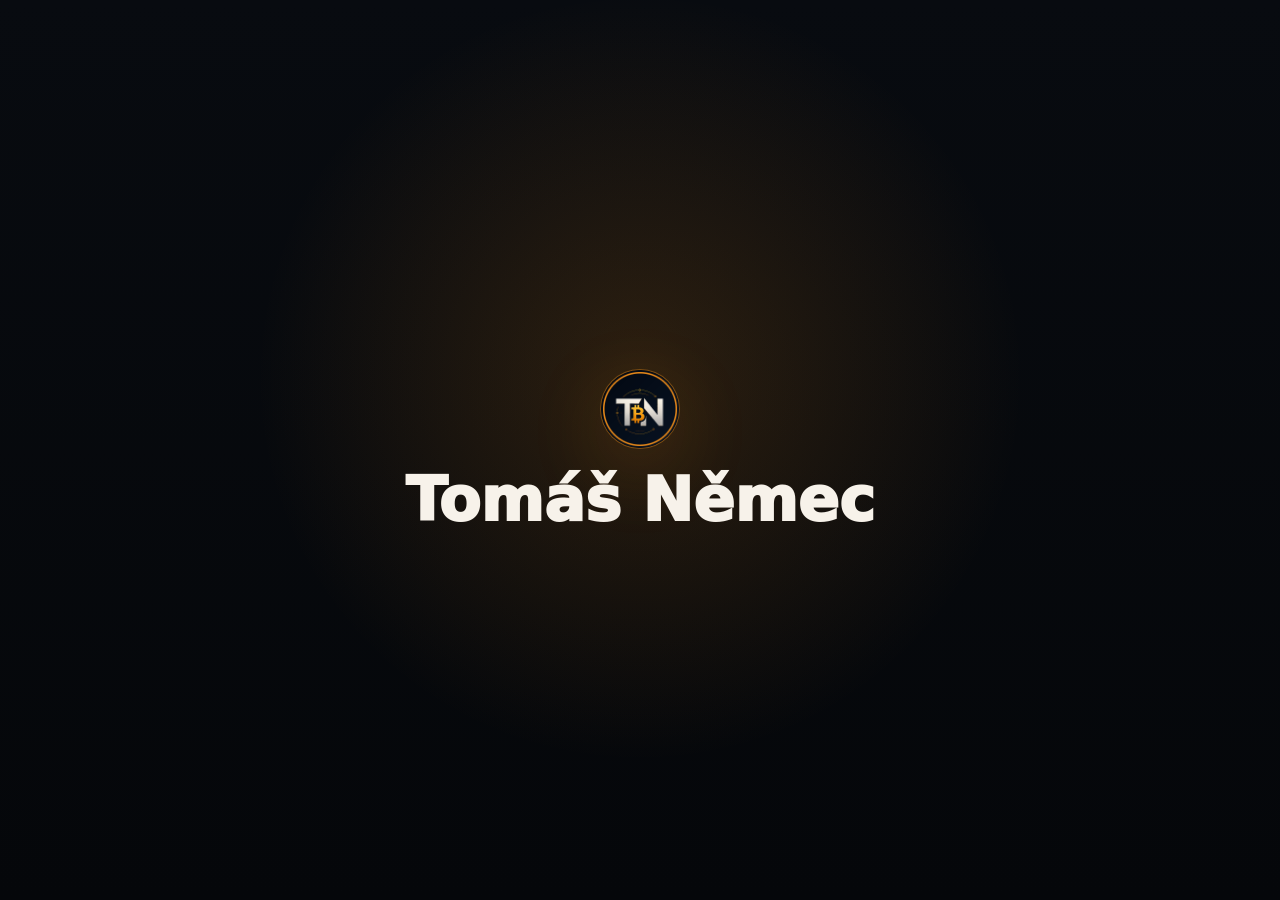
==== commit 9c25e782: "dočasně zjednodušit web" ====
--- a/index.html
+++ b/index.html
@@ -3,357 +3,75 @@
   <head>
     <meta charset="utf-8">
     <meta name="viewport" content="width=device-width, initial-scale=1">
-    <title>Tomáš Němec - Partnership Manager v Anycoin a DASE</title>
-    <meta name="description" content="Osobní web Tomáše Němce. V kryptu od roku 2016, Partnership Manager v Anycoin a DASE, lidské vysvětlování krypta, média, školy, eventy a smysluplné kontakty.">
+    <title>Tomáš Němec</title>
+    <meta name="description" content="Tomáš Němec">
     <meta name="author" content="Tomáš Němec">
-    <meta name="language" content="cs">
-    <meta name="theme-color" content="#090b10">
-
-    <meta property="og:type" content="website">
-    <meta property="og:locale" content="cs_CZ">
-    <meta property="og:site_name" content="Tomáš Němec">
-    <meta property="og:title" content="Tomáš Němec - osobní web člověka z krypta">
-    <meta property="og:description" content="Partnership Manager v Anycoin a DASE. V kryptu od roku 2016, média, školy, eventy a lidské vysvětlování krypta.">
-    <meta property="og:url" content="https://tomasbtc.cz/">
-    <meta property="og:image" content="https://tomasbtc.cz/assets/tomasbtc-logo-round.png">
-
-    <link rel="canonical" href="https://tomasbtc.cz/">
+    <meta name="robots" content="noindex, nofollow">
+    <meta name="theme-color" content="#07090d">
     <link rel="icon" href="favicon.png" sizes="512x512" type="image/png">
     <link rel="apple-touch-icon" href="assets/apple-touch-icon.png">
-    <link rel="preload" href="style.css" as="style">
-    <link rel="preload" href="assets/tomas-nemec.jpg" as="image">
-    <link rel="stylesheet" href="style.css">
+    <style>
+      :root {
+        color-scheme: dark;
+      }
+
+      * {
+        box-sizing: border-box;
+      }
+
+      html,
+      body {
+        min-height: 100%;
+      }
+
+      body {
+        display: grid;
+        min-height: 100svh;
+        margin: 0;
+        place-items: center;
+        background:
+          radial-gradient(circle at 50% 42%, rgba(247, 147, 26, 0.16), transparent 24rem),
+          linear-gradient(180deg, #080b10 0%, #05070a 100%);
+        color: #f7f2ea;
+        font-family: Inter, ui-sans-serif, system-ui, -apple-system, BlinkMacSystemFont, "Segoe UI", sans-serif;
+      }
+
+      main {
+        display: grid;
+        justify-items: center;
+        gap: 22px;
+        padding: 32px;
+        text-align: center;
+      }
+
+      img {
+        width: 78px;
+        height: 78px;
+        border-radius: 50%;
+        box-shadow: 0 0 0 1px rgba(247, 147, 26, 0.38), 0 22px 80px rgba(247, 147, 26, 0.16);
+      }
+
+      h1 {
+        margin: 0;
+        color: #f7f2ea;
+        font-size: 3.8rem;
+        font-weight: 950;
+        line-height: 1;
+        letter-spacing: 0;
+      }
+
+      @media (max-width: 520px) {
+        h1 {
+          font-size: 2.7rem;
+        }
+      }
+    </style>
   </head>
   <body>
-    <a class="skip-link" href="#obsah">Přeskočit na obsah</a>
-
-    <header class="site-header" data-header>
-      <nav class="nav shell" aria-label="Hlavní menu">
-        <a class="brand" href="index.html" aria-label="Tomáš Němec domů">
-          <img src="assets/tomasbtc-logo-round.png" alt="" width="48" height="48">
-          <span>
-            <strong>Tomáš Němec</strong>
-          </span>
-        </a>
-
-        <button class="nav-toggle" type="button" aria-expanded="false" aria-controls="site-menu">
-          <span class="nav-toggle-line"></span>
-          <span class="nav-toggle-line"></span>
-          <span class="nav-toggle-line"></span>
-          <span class="sr-only">Otevřít menu</span>
-        </button>
-
-        <div class="nav-links" id="site-menu" data-menu>
-          <a href="#o-mne">O mně</a>
-          <a href="#co-delam">Co dělám</a>
-          <a href="#spoluprace">Spolupráce</a>
-          <a href="#media">Média</a>
-          <a href="#kontakt">Kontakt</a>
-        </div>
-      </nav>
-    </header>
-
-    <main id="obsah">
-      <section class="hero section" id="uvod">
-        <div class="hero-noise" aria-hidden="true"></div>
-        <div class="hero-signal" aria-hidden="true">
-          <span></span>
-          <span></span>
-          <span></span>
-        </div>
-
-        <div class="shell hero-layout">
-          <div class="hero-copy reveal">
-            <div class="hero-kicker">
-              <img src="assets/tomasbtc-logo-round.png" alt="" width="44" height="44">
-              <span>2016 až dnes / osobní web</span>
-            </div>
-            <h1 class="hero-title" aria-label="Tomáš Němec">
-              <span>Tomáš</span>
-              <span>Němec</span>
-            </h1>
-            <p class="hero-role">Partnership Manager / Anycoin & DASE</p>
-            <p class="hero-claim">Krypto bez pózy. Lidsky, prakticky, na rovinu.</p>
-            <p class="hero-text">
-              Od prvního nákupu Bitcoinu v roce 2016 po práci v českém kryptu. Tenhle web je moje osobní vizitka pro kontakty, nápady a vystoupení, kde má Bitcoin zaznít normálně.
-            </p>
-
-            <div class="hero-actions" aria-label="Rychlé kontaktní odkazy">
-              <a class="button button-primary" href="mailto:nemec@tomasbtc.cz?subject=Kontakt z webu">Napsat Tomášovi</a>
-              <a class="button button-secondary" href="tel:+420775617033">Zavolat: +420 775 617 033</a>
-              <a class="button button-ghost" href="https://www.linkedin.com/in/tomasbtc/" target="_blank" rel="noopener noreferrer">LinkedIn</a>
-            </div>
-
-            <div class="hero-proof" aria-label="Rychlé informace">
-              <div>
-                <span>v kryptu od</span>
-                <strong>2016</strong>
-              </div>
-              <div>
-                <span>pracovně</span>
-                <strong>Anycoin / DASE</strong>
-              </div>
-              <div>
-                <span>osobně</span>
-                <strong>média / školy / akce</strong>
-              </div>
-            </div>
-
-            <div class="hero-contact-line" aria-label="Přímý kontakt">
-              <a href="mailto:nemec@tomasbtc.cz">nemec@tomasbtc.cz</a>
-              <a href="tel:+420775617033">+420 775 617 033</a>
-            </div>
-          </div>
-
-          <aside class="hero-portrait reveal" aria-label="Foto a profil Tomáše Němce">
-            <div class="portrait-shell">
-              <img src="assets/tomas-nemec.jpg" alt="Foto Tomáše Němce" width="760" height="960">
-              <div class="portrait-caption">
-                <span>Tomáš Němec</span>
-                <strong>osobní web, ne oficiální firemní komunikace</strong>
-              </div>
-              <div class="portrait-badge portrait-badge-top">BTC od 2016</div>
-              <div class="portrait-badge portrait-badge-bottom">Anycoin / DASE</div>
-            </div>
-          </aside>
-        </div>
-      </section>
-
-      <section class="trust-strip" aria-label="Rychlé představení">
-        <div class="shell trust-row reveal">
-          <span>Krypto od roku 2016</span>
-          <span>Anycoin / DASE</span>
-          <span>Osobní web</span>
-          <span>Bitcoin lidsky</span>
-          <span>Média, školy, akce</span>
-        </div>
-      </section>
-
-      <section class="section story-section" id="pribeh">
-        <div class="shell story-grid story-grid-compact">
-          <div class="section-heading reveal">
-            <p class="eyebrow">Jak to začalo</p>
-            <h2>Ne kariérní plán. Spíš zvědavost, která zůstala.</h2>
-            <p>V roce 2016 jsem si jako patnáctiletý zakládal první účet na burze a doma vysvětloval, proč mi Bitcoin dává smysl. Z internetové zvědavosti se postupně stala práce v kryptu.</p>
-          </div>
-
-          <div class="story-timeline reveal">
-            <article>
-              <span>2016</span>
-              <h3>První Bitcoin</h3>
-              <p>Malý nákup, první burza a první domácí vysvětlování, co to celé vlastně je.</p>
-            </article>
-            <article>
-              <span>mezitím</span>
-              <h3>Krypto z okraje do debat</h3>
-              <p>Od internetové zajímavosti k tématu, které řeší média, firmy, školy i běžní lidé.</p>
-            </article>
-            <article>
-              <span>dnes</span>
-              <h3>Anycoin / DASE / osobně</h3>
-              <p>Pracuji v kryptu a bokem držím otevřený osobní prostor pro kontakty, nápady a vystoupení.</p>
-            </article>
-          </div>
-        </div>
-      </section>
-
-      <section class="section" id="co-delam">
-        <div class="shell">
-          <div class="section-heading reveal">
-            <p class="eyebrow">Co dělám</p>
-            <h2>Co dává smysl řešit přes tenhle web.</h2>
-          </div>
-
-          <div class="feature-grid">
-            <article class="feature-card reveal">
-              <span class="card-number">01</span>
-              <h3>Kontakt kolem Anycoin a DASE</h3>
-              <p>Pokud máte relevantní nápad nebo spolupráci, která dává smysl pro Anycoin nebo DASE, můžeme se pobavit a zjistit, kam patří.</p>
-            </article>
-            <article class="feature-card reveal">
-              <span class="card-number">02</span>
-              <h3>Lidské vysvětlení krypta</h3>
-              <p>Umím mluvit o Bitcoinu a kryptu normálně, bez technického žargonu a bez investičních slibů. Třeba pro školy, začátečníky nebo běžné publikum.</p>
-            </article>
-            <article class="feature-card reveal">
-              <span class="card-number">03</span>
-              <h3>Média, podcasty a eventy</h3>
-              <p>Jsem otevřený rozhovorům, podcastům, panelům nebo menším vystoupením, pokud téma sedí a dává smysl osobně.</p>
-            </article>
-            <article class="feature-card reveal">
-              <span class="card-number">04</span>
-              <h3>Osobní kontakty</h3>
-              <p>Když máte smysluplný nápad v rámci krypta, ozvěte se. Rád se podívám, jestli si můžeme být užiteční.</p>
-            </article>
-          </div>
-        </div>
-      </section>
-
-      <section class="section section-muted" id="spoluprace">
-        <div class="shell collaboration-grid">
-          <div class="section-heading reveal">
-            <p class="eyebrow">Spolupráce</p>
-            <h2>Kdy dává smysl napsat.</h2>
-            <p>Nejsem oficiální mluvčí firem a tenhle web není firemní kanál. Je to osobní vizitka pro věci, které dávají smysl lidsky, profesně nebo komunitně.</p>
-            <div class="section-actions">
-              <a class="button button-primary" href="mailto:nemec@tomasbtc.cz?subject=Kontakt z webu">Napsat Tomášovi</a>
-              <a class="button button-secondary" href="#intro-call">Intro call</a>
-            </div>
-          </div>
-
-          <div class="opportunity-panel reveal">
-            <ul class="check-list">
-              <li>Máte relevantní nápad pro Anycoin nebo DASE</li>
-              <li>Chcete mě pozvat do podcastu, rozhovoru nebo panelu</li>
-              <li>Hledáte člověka, který vysvětlí Bitcoin lidsky</li>
-              <li>Připravujete školní nebo komunitní vystoupení</li>
-              <li>Máte smysluplný nápad v rámci krypta</li>
-              <li>Chcete se jednoduše poznat a zjistit, jestli existuje průsečík</li>
-            </ul>
-          </div>
-        </div>
-      </section>
-
-      <section class="section media-section" id="media">
-        <div class="shell media-card reveal">
-          <div>
-            <p class="eyebrow">Média a eventy</p>
-            <h2>Když má krypto zaznít normálně.</h2>
-          </div>
-          <div class="media-copy">
-            <p>
-              Můžu přijít jako Tomáš Němec, člověk z trhu, ne jako oficiální mluvčí Anycoin nebo DASE. Dává mi smysl mluvit o Bitcoinu, kryptu, bezpečnosti a adopci tak, aby tomu rozuměli i netechničtí lidé.
-            </p>
-            <a class="button button-primary" href="mailto:nemec@tomasbtc.cz?subject=Média, podcast nebo event">Oslovit mě pro výstup</a>
-          </div>
-        </div>
-      </section>
-
-      <section class="section" id="temata">
-        <div class="shell">
-          <div class="section-heading reveal">
-            <p class="eyebrow">Témata</p>
-            <h2>Na co mě můžete pozvat</h2>
-            <p>Neformálně, lidsky a bez složitých grafů. Nejvíc mi dává smysl publikum, které chce kryptu porozumět od nuly nebo si srovnat základní souvislosti.</p>
-          </div>
-
-          <div class="topic-list">
-            <article class="topic-item reveal">
-              <h3>Bitcoin pro začátečníky</h3>
-              <p>Co Bitcoin je, proč vznikl, jak o něm přemýšlet a kde začínají nejčastější omyly.</p>
-            </article>
-            <article class="topic-item reveal">
-              <h3>Bezpečnost v kryptu</h3>
-              <p>Peněženky, burzy, seed, phishing a základní návyky, které lidem šetří nervy.</p>
-            </article>
-            <article class="topic-item reveal">
-              <h3>Jak fungují směnárny a burzy</h3>
-              <p>Praktický pohled na nákup, prodej, poplatky, ověření identity a běžný uživatelský průchod.</p>
-            </article>
-            <article class="topic-item reveal">
-              <h3>Stablecoiny a digitální platby</h3>
-              <p>Proč existují digitální dolary a eura, kde dávají smysl a kde je potřeba opatrnost.</p>
-            </article>
-            <article class="topic-item reveal">
-              <h3>Práce v kryptu</h3>
-              <p>Jaké role v oboru existují, co se dá naučit a proč krypto není jen o grafech nebo vývoji.</p>
-            </article>
-          </div>
-        </div>
-      </section>
-
-      <section class="section" id="skoly-akce">
-        <div class="shell offer-grid">
-          <article class="offer-card reveal">
-            <p class="eyebrow">Školy a akce</p>
-            <h2>Neformální přednáška o Bitcoinu</h2>
-            <p>Pro školy, menší eventy nebo netechnické publikum. Cílem je vysvětlit základní principy, bezpečnost a praktické souvislosti tak, aby si posluchači odnesli jasno, ne FOMO.</p>
-            <a class="button button-primary" href="mailto:nemec@tomasbtc.cz?subject=Pozvání na přednášku">Pozvat mě</a>
-          </article>
-
-          <article class="offer-card offer-card-subtle reveal">
-            <p class="eyebrow">Individuálně</p>
-            <h2>Vysvětlení krypta pro začátečníky</h2>
-            <p>Když někdo potřebuje projít základy lidsky a v klidu. Třeba co je Bitcoin, jak funguje burza, jak nepřijít o přístup a proč není dobré rozhodovat se podle hype.</p>
-            <a class="button button-secondary" href="mailto:nemec@tomasbtc.cz?subject=Individuální vysvětlení krypta">Zeptat se na možnost</a>
-          </article>
-        </div>
-      </section>
-
-      <section class="section section-muted" id="intro-call">
-        <div class="shell booking-grid">
-          <div class="section-heading reveal">
-            <p class="eyebrow">Intro call</p>
-            <h2>Má smysl si na 15 minut zavolat?</h2>
-            <p>Hodí se pro pozvání, rozhovor, školní nebo komunitní akci, mediální dotaz nebo nápad, který se nevejde do jedné zprávy.</p>
-          </div>
-
-          <div class="booking-card reveal">
-            <div class="booking-placeholder">
-              <span>Calendly / Cal.com</span>
-              <strong>Rezervační odkaz doplním později.</strong>
-            </div>
-            <a class="button button-primary" href="mailto:nemec@tomasbtc.cz?subject=Intro call">Domluvit intro call</a>
-          </div>
-        </div>
-      </section>
-
-      <section class="section" id="o-mne">
-        <div class="shell about-grid">
-          <div class="about-photo reveal">
-            <img src="assets/tomas-nemec.jpg" alt="Portrét Tomáše Němce" width="760" height="960" loading="lazy">
-          </div>
-          <div class="about-copy reveal">
-            <p class="eyebrow">O mně</p>
-            <h2>Osobní web, který drží dveře otevřené.</h2>
-            <div class="prose">
-              <p>Jsem Tomáš Němec. K Bitcoinu jsem se dostal v roce 2016, v 15 letech, a od té doby sleduji, jak se z technologické zvědavosti stal reálný trh, komunita a nové prostředí pro práci.</p>
-              <p>Profesně působím jako Partnership Manager v Anycoin a DASE. Tento web ale beru jako osobní vizitku, ne jako oficiální komunikaci firem.</p>
-              <p>Chci tu mít jednoduché místo, kam mohou přijít lidé z médií, škol, akcí, komunit nebo projektů, když hledají někoho, kdo umí o kryptu mluvit srozumitelně a bez zbytečných slibů.</p>
-            </div>
-          </div>
-        </div>
-      </section>
-
-      <section class="section section-contact" id="kontakt">
-        <div class="shell contact-panel reveal">
-          <div>
-            <p class="eyebrow">Kontakt</p>
-            <h2>Pojďme se propojit</h2>
-            <p>Média, event, škola, komunita, nápad nebo relevantní kontakt kolem Anycoin/DASE. Napište, zavolejte nebo mě najděte na LinkedInu.</p>
-          </div>
-          <div class="contact-stack" aria-label="Kontaktní údaje">
-            <a class="contact-tile" href="tel:+420775617033">
-              <span>Telefon</span>
-              <strong>+420 775 617 033</strong>
-            </a>
-            <a class="contact-tile" href="mailto:nemec@tomasbtc.cz">
-              <span>E-mail</span>
-              <strong>nemec@tomasbtc.cz</strong>
-            </a>
-            <a class="contact-tile" href="https://www.linkedin.com/in/tomasbtc/" target="_blank" rel="noopener noreferrer">
-              <span>LinkedIn</span>
-              <strong>/in/tomasbtc</strong>
-            </a>
-          </div>
-        </div>
-      </section>
-
-      <section class="quiet-links" aria-label="Vedlejší odkazy">
-        <div class="shell quiet-links-inner reveal">
-          <span>Vedlejší odkazy</span>
-          <a href="media-kit.html">Media kit</a>
-          <a href="domeny.html">Domény</a>
-        </div>
-      </section>
+    <main aria-label="Tomáš Němec">
+      <img src="assets/tomasbtc-logo-round.png" alt="">
+      <h1>Tomáš Němec</h1>
     </main>
-
-    <footer class="site-footer">
-      <div class="shell footer-inner">
-        <p>&copy; <span data-year></span> Tomáš Němec. tomasbtc.cz</p>
-        <p>Osobní vizitka. Nejde o oficiální web Anycoin ani DASE.</p>
-      </div>
-    </footer>
 
     <script src="script.js"></script>
   </body>
